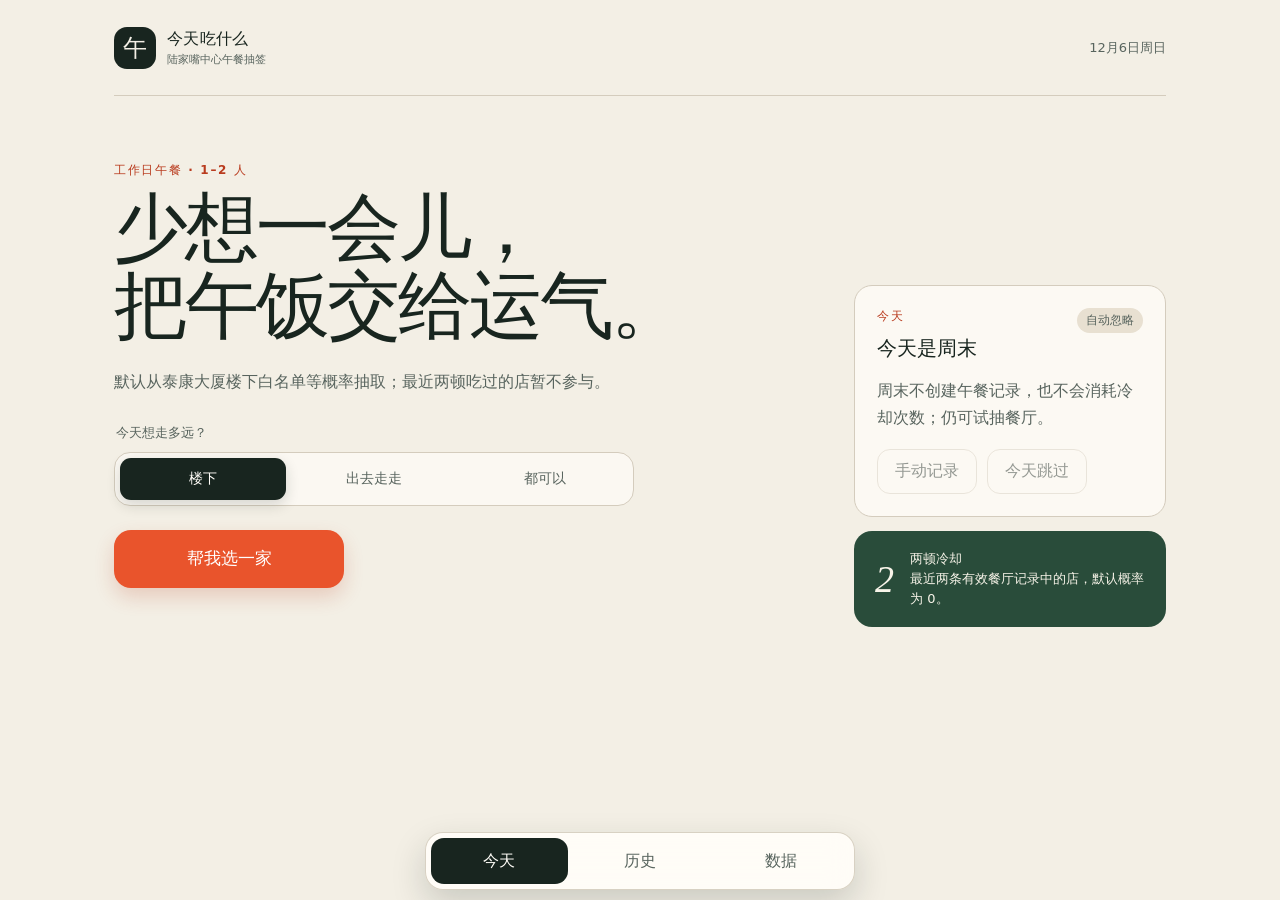
==== index.html @ 99e6fde7 "Initial lunch picker" ====
<!doctype html>
<html lang="zh-CN">
  <head>
    <meta charset="UTF-8">
    <meta name="viewport" content="width=device-width, initial-scale=1, viewport-fit=cover">
    <meta name="theme-color" content="#f3efe5">
    <meta name="description" content="陆家嘴中心 L+MALL 工作日午餐随机选择器">
    <title>今天吃什么</title>
    <link rel="stylesheet" href="./styles.css">
  </head>
  <body>
    <div class="app-shell">
      <header class="site-header">
        <a class="brand" href="#today" data-nav="today" aria-label="返回今天">
          <span class="brand-mark" aria-hidden="true">午</span>
          <span>
            <strong>今天吃什么</strong>
            <small>陆家嘴中心午餐抽签</small>
          </span>
        </a>
        <p id="header-date" class="header-date"></p>
      </header>

      <main>
        <section id="view-today" class="view" aria-labelledby="today-title">
          <div class="today-grid">
            <div class="decision-panel">
              <div class="eyebrow">工作日午餐 · 1–2 人</div>
              <h1 id="today-title">少想一会儿，<br>把午饭交给运气。</h1>
              <p class="lead">默认从泰康大厦楼下白名单等概率抽取；最近两顿吃过的店暂不参与。</p>

              <fieldset class="scope-picker">
                <legend>今天想走多远？</legend>
                <div class="segmented-control">
                  <label>
                    <input type="radio" name="scope" value="primary" checked>
                    <span>楼下</span>
                  </label>
                  <label>
                    <input type="radio" name="scope" value="secondary">
                    <span>出去走走</span>
                  </label>
                  <label>
                    <input type="radio" name="scope" value="all">
                    <span>都可以</span>
                  </label>
                </div>
              </fieldset>

              <button id="draw-button" class="button button-primary button-large" type="button">
                帮我选一家
              </button>
              <p id="draw-message" class="inline-message" role="status" aria-live="polite"></p>
            </div>

            <section id="result-section" class="result-section" hidden aria-labelledby="result-name">
              <p class="eyebrow">抽到了</p>
              <div class="result-card">
                <div class="result-topline">
                  <span id="result-scope" class="badge"></span>
                  <span id="result-price" class="result-price"></span>
                </div>
                <h2 id="result-name"></h2>
                <p id="result-cuisine" class="result-cuisine"></p>
                <dl class="result-details">
                  <div>
                    <dt>位置</dt>
                    <dd id="result-location"></dd>
                  </div>
                  <div id="result-walk-row" hidden>
                    <dt>步行</dt>
                    <dd id="result-walk"></dd>
                  </div>
                </dl>
                <a id="result-map" class="map-link" href="#" target="_blank" rel="noopener noreferrer">在高德地图中查看 <span aria-hidden="true">↗</span></a>
                <div class="result-actions">
                  <button id="confirm-button" class="button button-primary" type="button">就吃这家</button>
                  <button id="reroll-button" class="button button-secondary" type="button">换一家</button>
                </div>
              </div>
            </section>

            <aside class="today-side">
              <section id="today-status" class="status-card" aria-labelledby="today-status-title">
                <div class="card-heading">
                  <div>
                    <p class="eyebrow">今天</p>
                    <h2 id="today-status-title">还没有记录</h2>
                  </div>
                  <span id="today-status-badge" class="badge badge-muted">未记录</span>
                </div>
                <p id="today-status-detail">抽到满意的餐厅后再确认，或者手动补一条。</p>
                <div class="compact-actions">
                  <button id="manual-today-button" class="button button-quiet" type="button">手动记录</button>
                  <button id="skip-today-button" class="button button-quiet" type="button">今天跳过</button>
                </div>
              </section>

              <section class="rule-note" aria-label="当前规则">
                <span class="rule-number">2</span>
                <p><strong>两顿冷却</strong><br>最近两条有效餐厅记录中的店，默认概率为 0。</p>
              </section>
            </aside>
          </div>
        </section>

        <section id="view-history" class="view" hidden aria-labelledby="history-title">
          <div class="section-heading">
            <div>
              <p class="eyebrow">午餐记录</p>
              <h1 id="history-title">吃过什么，一目了然。</h1>
            </div>
            <button id="add-history-button" class="button button-primary" type="button">补记午餐</button>
          </div>
          <div id="history-list" class="history-list"></div>
        </section>

        <section id="view-data" class="view" hidden aria-labelledby="data-title">
          <div class="section-heading">
            <div>
              <p class="eyebrow">本地数据</p>
              <h1 id="data-title">数据由你保管。</h1>
              <p class="lead narrow">没有账号或云同步。导出 JSON 后，你可以用自己的方式备份或编辑餐厅白名单。</p>
            </div>
          </div>

          <div class="data-grid">
            <section class="data-card">
              <div class="card-heading">
                <h2>完整备份</h2>
                <span id="history-count" class="badge badge-muted"></span>
              </div>
              <p>包含餐厅、历史和设置。导入时整体替换当前本地数据。</p>
              <div class="stacked-actions">
                <button id="export-backup-button" class="button button-secondary" type="button">导出完整备份</button>
                <label class="button button-quiet file-button">
                  导入完整备份
                  <input id="import-backup-input" type="file" accept="application/json,.json">
                </label>
              </div>
            </section>

            <section class="data-card">
              <div class="card-heading">
                <h2>餐厅白名单</h2>
                <span id="restaurant-count" class="badge badge-muted"></span>
              </div>
              <p>只包含餐厅配置。导入时替换白名单，但保留个人历史。</p>
              <div class="stacked-actions">
                <button id="export-restaurants-button" class="button button-secondary" type="button">导出餐厅配置</button>
                <label class="button button-quiet file-button">
                  导入餐厅配置
                  <input id="import-restaurants-input" type="file" accept="application/json,.json">
                </label>
              </div>
            </section>
          </div>

          <p id="data-message" class="inline-message" role="status" aria-live="polite"></p>
          <section class="data-footnote">
            <h2>默认名单说明</h2>
            <p>首版名单按 2026-08-27 可检索的商场、品牌、地图和餐饮平台公开信息整理。价格及步行时间均为参考值；遇到闭店、搬迁或明显不适合午休的情况，请导出餐厅 JSON 修订后再导入。</p>
          </section>
        </section>
      </main>

      <nav class="bottom-nav" aria-label="主导航">
        <button class="nav-button is-active" type="button" data-view="today" aria-current="page">今天</button>
        <button class="nav-button" type="button" data-view="history">历史</button>
        <button class="nav-button" type="button" data-view="data">数据</button>
      </nav>
    </div>

    <dialog id="record-dialog" class="record-dialog">
      <form id="record-form" method="dialog">
        <div class="dialog-heading">
          <div>
            <p class="eyebrow">午餐记录</p>
            <h2 id="record-dialog-title">补记午餐</h2>
          </div>
          <button id="close-dialog-button" class="icon-button" type="button" aria-label="关闭">×</button>
        </div>

        <label class="form-field">
          <span>日期</span>
          <input id="record-date" name="date" type="date" required>
        </label>

        <fieldset class="form-field">
          <legend>状态</legend>
          <div class="segmented-control two-options">
            <label>
              <input type="radio" name="record-status" value="restaurant" checked>
              <span>吃了餐厅</span>
            </label>
            <label>
              <input type="radio" name="record-status" value="skipped">
              <span>跳过</span>
            </label>
          </div>
        </fieldset>

        <div id="restaurant-fields">
          <label class="form-field">
            <span>餐厅</span>
            <select id="record-restaurant" name="restaurant"></select>
          </label>
          <label class="form-field">
            <span>场景</span>
            <select id="record-source" name="source">
              <option value="manual">普通午餐</option>
              <option value="company">公司聚餐</option>
            </select>
          </label>
        </div>

        <label id="skip-field" class="form-field" hidden>
          <span>原因</span>
          <select id="record-reason" name="reason">
            <option value="leave">请假</option>
            <option value="company_elsewhere">公司聚餐去了白名单外</option>
            <option value="other">其他</option>
          </select>
        </label>

        <p id="record-error" class="form-error" role="alert"></p>
        <div class="dialog-actions">
          <button id="delete-record-button" class="button button-danger" type="button" hidden>清除记录</button>
          <span class="dialog-spacer"></span>
          <button id="cancel-dialog-button" class="button button-quiet" type="button">取消</button>
          <button class="button button-primary" type="submit">保存</button>
        </div>
      </form>
    </dialog>

    <script type="module" src="./js/app.mjs"></script>
  </body>
</html>
---- styles.css ----
:root {
  color-scheme: light;
  --paper: #f3efe5;
  --paper-deep: #e8e0d1;
  --surface: #fffdf8;
  --ink: #18251f;
  --ink-soft: #58645e;
  --line: #d4ccbd;
  --accent: #e9542c;
  --accent-dark: #b93b1e;
  --green: #294c3a;
  --green-soft: #dce8df;
  --danger: #9d2d28;
  --shadow: 0 18px 50px rgba(24, 37, 31, 0.1);
  --radius-large: 28px;
  --radius-medium: 18px;
  --safe-bottom: env(safe-area-inset-bottom, 0px);
  font-family: Inter, "PingFang SC", "Microsoft YaHei", system-ui, sans-serif;
  font-synthesis: none;
}

* {
  box-sizing: border-box;
}

html {
  scroll-behavior: smooth;
}

body {
  min-width: 320px;
  margin: 0;
  background: var(--paper);
  color: var(--ink);
}

button,
input,
select {
  font: inherit;
}

button,
a,
label {
  -webkit-tap-highlight-color: transparent;
}

button:focus-visible,
a:focus-visible,
input:focus-visible,
select:focus-visible {
  outline: 3px solid rgba(233, 84, 44, 0.35);
  outline-offset: 3px;
}

[hidden] {
  display: none !important;
}

.app-shell {
  width: min(1120px, 100%);
  min-height: 100vh;
  margin: 0 auto;
  padding: 0 20px calc(94px + var(--safe-bottom));
}

.site-header {
  display: flex;
  align-items: center;
  justify-content: space-between;
  min-height: 82px;
  border-bottom: 1px solid var(--line);
}

.brand {
  display: inline-flex;
  gap: 11px;
  align-items: center;
  color: inherit;
  text-decoration: none;
}

.brand-mark {
  display: grid;
  width: 42px;
  height: 42px;
  place-items: center;
  border-radius: 13px;
  background: var(--ink);
  color: var(--paper);
  font-family: "STKaiti", "KaiTi", serif;
  font-size: 24px;
}

.brand strong,
.brand small {
  display: block;
}

.brand strong {
  font-size: 16px;
  letter-spacing: 0.02em;
}

.brand small {
  margin-top: 2px;
  color: var(--ink-soft);
  font-size: 11px;
}

.header-date {
  color: var(--ink-soft);
  font-size: 13px;
}

.view {
  min-width: 0;
  padding: 42px 0 26px;
}

.today-grid {
  display: grid;
  gap: 28px;
}

.decision-panel {
  min-width: 0;
  padding: 8px 0;
}

.eyebrow {
  margin: 0 0 10px;
  color: var(--accent-dark);
  font-size: 12px;
  font-weight: 800;
  letter-spacing: 0.14em;
  text-transform: uppercase;
}

h1,
h2,
p {
  overflow-wrap: anywhere;
}

h1 {
  margin: 0;
  font-family: "STKaiti", "KaiTi", "Songti SC", serif;
  font-size: clamp(40px, 12vw, 74px);
  font-weight: 700;
  letter-spacing: -0.04em;
  line-height: 1.06;
}

h2 {
  margin: 0;
  font-size: 20px;
}

.lead {
  max-width: 600px;
  margin: 22px 0 28px;
  color: var(--ink-soft);
  font-size: 16px;
  line-height: 1.75;
}

.lead.narrow {
  max-width: 690px;
}

.scope-picker,
.form-field {
  min-inline-size: 0;
  margin: 0 0 24px;
  padding: 0;
  border: 0;
}

.scope-picker legend,
.form-field > span,
.form-field legend {
  display: block;
  margin-bottom: 10px;
  color: var(--ink-soft);
  font-size: 13px;
  font-weight: 700;
}

.segmented-control {
  display: grid;
  width: 100%;
  min-width: 0;
  grid-template-columns: repeat(3, 1fr);
  gap: 5px;
  padding: 5px;
  border: 1px solid var(--line);
  border-radius: 16px;
  background: rgba(255, 253, 248, 0.7);
}

.segmented-control.two-options {
  grid-template-columns: repeat(2, 1fr);
}

.segmented-control label {
  position: relative;
  min-width: 0;
  cursor: pointer;
}

.segmented-control input {
  position: absolute;
  opacity: 0;
}

.segmented-control span {
  display: block;
  min-width: 0;
  padding: 12px 8px;
  border-radius: 11px;
  color: var(--ink-soft);
  font-size: 14px;
  font-weight: 700;
  text-align: center;
  transition: background 160ms ease, color 160ms ease, transform 160ms ease;
}

.segmented-control input:checked + span {
  background: var(--ink);
  color: var(--surface);
  box-shadow: 0 5px 14px rgba(24, 37, 31, 0.16);
}

.segmented-control label:active span {
  transform: scale(0.98);
}

.button {
  display: inline-flex;
  min-height: 44px;
  align-items: center;
  justify-content: center;
  padding: 11px 17px;
  border: 1px solid transparent;
  border-radius: 13px;
  cursor: pointer;
  font-weight: 800;
  text-decoration: none;
  transition: transform 140ms ease, box-shadow 140ms ease, background 140ms ease;
}

.button:active {
  transform: translateY(1px);
}

.button:disabled {
  cursor: not-allowed;
  opacity: 0.45;
}

.button-primary {
  background: var(--accent);
  color: #fff;
  box-shadow: 0 9px 20px rgba(185, 59, 30, 0.2);
}

.button-primary:hover:not(:disabled) {
  background: var(--accent-dark);
}

.button-secondary {
  border-color: var(--ink);
  background: transparent;
  color: var(--ink);
}

.button-secondary:hover:not(:disabled),
.button-quiet:hover:not(:disabled) {
  background: var(--paper-deep);
}

.button-quiet {
  border-color: var(--line);
  background: transparent;
  color: var(--ink);
}

.button-danger {
  border-color: rgba(157, 45, 40, 0.35);
  background: transparent;
  color: var(--danger);
}

.button-large {
  width: 100%;
  min-height: 58px;
  border-radius: 17px;
  font-size: 17px;
}

.inline-message {
  min-height: 1.5em;
  margin: 12px 0 0;
  color: var(--ink-soft);
  font-size: 13px;
  line-height: 1.5;
}

.today-side {
  display: grid;
  min-width: 0;
  align-content: start;
  gap: 14px;
}

.status-card,
.data-card,
.data-footnote {
  border: 1px solid var(--line);
  border-radius: var(--radius-medium);
  background: rgba(255, 253, 248, 0.78);
}

.status-card,
.data-card {
  padding: 22px;
}

.status-card > p,
.data-card > p,
.data-footnote > p {
  color: var(--ink-soft);
  line-height: 1.65;
}

.card-heading,
.result-topline,
.section-heading,
.dialog-heading {
  display: flex;
  align-items: flex-start;
  justify-content: space-between;
  gap: 16px;
}

.badge {
  display: inline-flex;
  min-height: 25px;
  align-items: center;
  padding: 3px 9px;
  border-radius: 999px;
  background: var(--green-soft);
  color: var(--green);
  font-size: 12px;
  font-weight: 800;
  white-space: nowrap;
}

.badge-muted {
  background: var(--paper-deep);
  color: var(--ink-soft);
}

.compact-actions,
.stacked-actions,
.result-actions,
.dialog-actions {
  display: flex;
  gap: 10px;
}

.compact-actions {
  flex-wrap: wrap;
  margin-top: 18px;
}

.rule-note {
  display: flex;
  gap: 16px;
  align-items: center;
  padding: 18px 21px;
  border-radius: var(--radius-medium);
  background: var(--green);
  color: #f8f4e9;
}

.rule-note p {
  margin: 0;
  font-size: 13px;
  line-height: 1.55;
}

.rule-number {
  font-family: Georgia, serif;
  font-size: 38px;
  font-style: italic;
  line-height: 1;
}

.result-section {
  margin-top: 34px;
  animation: reveal 260ms ease-out both;
}

.result-card {
  position: relative;
  overflow: hidden;
  padding: 28px;
  border-radius: var(--radius-large);
  background: var(--surface);
  box-shadow: var(--shadow);
}

.result-card::after {
  position: absolute;
  right: -28px;
  bottom: -55px;
  width: 145px;
  height: 145px;
  border: 30px solid var(--paper-deep);
  border-radius: 50%;
  content: "";
  pointer-events: none;
}

.result-price {
  color: var(--ink-soft);
  font-size: 13px;
}

.result-card h2 {
  position: relative;
  z-index: 1;
  max-width: 760px;
  margin-top: 24px;
  font-family: "STKaiti", "KaiTi", "Songti SC", serif;
  font-size: clamp(38px, 11vw, 62px);
  line-height: 1.05;
}

.result-cuisine {
  margin: 10px 0 24px;
  color: var(--accent-dark);
  font-weight: 800;
}

.result-details {
  display: grid;
  gap: 14px;
  margin: 0 0 22px;
}

.result-details div {
  display: grid;
  grid-template-columns: 54px 1fr;
  gap: 10px;
}

.result-details dt {
  color: var(--ink-soft);
  font-size: 13px;
  font-weight: 700;
}

.result-details dd {
  margin: 0;
  line-height: 1.5;
}

.map-link {
  position: relative;
  z-index: 1;
  color: var(--green);
  font-weight: 800;
  text-underline-offset: 4px;
}

.result-actions {
  position: relative;
  z-index: 1;
  margin-top: 27px;
}

.result-actions .button {
  flex: 1;
}

.section-heading {
  align-items: flex-end;
  margin-bottom: 30px;
}

.section-heading h1 {
  font-size: clamp(38px, 8vw, 62px);
}

.history-list {
  display: grid;
  gap: 12px;
}

.history-item {
  display: grid;
  grid-template-columns: 72px minmax(0, 1fr) auto;
  gap: 14px;
  align-items: center;
  padding: 18px 20px;
  border: 1px solid var(--line);
  border-radius: 16px;
  background: rgba(255, 253, 248, 0.72);
}

.history-date strong,
.history-date small {
  display: block;
}

.history-date strong {
  font-family: Georgia, serif;
  font-size: 22px;
}

.history-date small,
.history-detail p {
  color: var(--ink-soft);
  font-size: 12px;
}

.history-detail h2,
.history-detail p {
  margin: 0;
}

.history-detail p {
  margin-top: 4px;
}

.empty-state {
  padding: 48px 22px;
  border: 1px dashed var(--line);
  border-radius: var(--radius-medium);
  color: var(--ink-soft);
  text-align: center;
}

.data-grid {
  display: grid;
  gap: 16px;
}

.stacked-actions {
  flex-direction: column;
  margin-top: 24px;
}

.file-button {
  position: relative;
  overflow: hidden;
  cursor: pointer;
}

.file-button input {
  position: absolute;
  width: 1px;
  height: 1px;
  opacity: 0;
}

.data-footnote {
  margin-top: 28px;
  padding: 22px;
}

.data-footnote h2 {
  font-size: 16px;
}

.bottom-nav {
  position: fixed;
  z-index: 20;
  right: auto;
  bottom: calc(10px + var(--safe-bottom));
  left: 50%;
  display: grid;
  grid-template-columns: repeat(3, 1fr);
  gap: 4px;
  max-width: 430px;
  width: calc(100% - 24px);
  margin: 0;
  padding: 5px;
  border: 1px solid rgba(212, 204, 189, 0.9);
  border-radius: 18px;
  background: rgba(255, 253, 248, 0.94);
  box-shadow: 0 14px 34px rgba(24, 37, 31, 0.18);
  backdrop-filter: blur(14px);
  transform: translateX(-50%);
}

.nav-button {
  min-height: 46px;
  border: 0;
  border-radius: 13px;
  background: transparent;
  color: var(--ink-soft);
  cursor: pointer;
  font-weight: 800;
}

.nav-button.is-active {
  background: var(--ink);
  color: var(--surface);
}

.record-dialog {
  width: min(560px, calc(100% - 28px));
  max-height: calc(100vh - 40px);
  padding: 0;
  border: 0;
  border-radius: 24px;
  background: var(--surface);
  color: var(--ink);
  box-shadow: var(--shadow);
}

.record-dialog::backdrop {
  background: rgba(24, 37, 31, 0.56);
  backdrop-filter: blur(3px);
}

.record-dialog form {
  padding: 25px;
}

.dialog-heading {
  margin-bottom: 24px;
}

.icon-button {
  display: grid;
  width: 40px;
  height: 40px;
  place-items: center;
  border: 1px solid var(--line);
  border-radius: 50%;
  background: transparent;
  color: var(--ink);
  cursor: pointer;
  font-size: 26px;
  line-height: 1;
}

.form-field input[type="date"],
.form-field select {
  width: 100%;
  min-height: 48px;
  padding: 10px 12px;
  border: 1px solid var(--line);
  border-radius: 12px;
  background: #fff;
  color: var(--ink);
}

.form-error {
  min-height: 1.4em;
  margin: 0 0 10px;
  color: var(--danger);
  font-size: 13px;
}

.dialog-actions {
  align-items: center;
  flex-wrap: wrap;
}

.dialog-spacer {
  flex: 1;
}

@keyframes reveal {
  from {
    opacity: 0;
    transform: translateY(10px);
  }
  to {
    opacity: 1;
    transform: translateY(0);
  }
}

@media (min-width: 760px) {
  .app-shell {
    padding-right: 34px;
    padding-left: 34px;
  }

  .site-header {
    min-height: 96px;
  }

  .today-grid {
    grid-template-columns: minmax(0, 1.65fr) minmax(290px, 0.75fr);
    gap: 54px;
    align-items: end;
  }

  .view {
    padding-top: 66px;
  }

  .decision-panel {
    grid-column: 1;
    grid-row: 1;
    padding-top: 0;
  }

  .today-side {
    grid-column: 2;
    grid-row: 1;
  }

  .result-section {
    grid-column: 1 / -1;
    grid-row: 2;
  }

  .scope-picker {
    max-width: 520px;
  }

  .button-large {
    width: auto;
    min-width: 230px;
    padding-right: 34px;
    padding-left: 34px;
  }

  .result-card {
    padding: 38px;
  }

  .result-details {
    grid-template-columns: 1fr 1fr;
  }

  .data-grid {
    grid-template-columns: repeat(2, 1fr);
  }
}

@media (max-width: 520px) {
  .header-date {
    display: none;
  }

  .section-heading {
    align-items: stretch;
    flex-direction: column;
  }

  .section-heading > .button {
    align-self: flex-start;
  }

  .history-item {
    grid-template-columns: 62px minmax(0, 1fr);
  }

  .history-item > .button {
    grid-column: 2;
    justify-self: start;
  }

  .dialog-actions .button {
    flex: 1;
  }

  .dialog-actions .button-danger {
    flex-basis: 100%;
  }

  .dialog-spacer {
    display: none;
  }
}

@media (prefers-reduced-motion: reduce) {
  html {
    scroll-behavior: auto;
  }

  *,
  *::before,
  *::after {
    scroll-behavior: auto !important;
    transition-duration: 0.01ms !important;
    animation-duration: 0.01ms !important;
    animation-iteration-count: 1 !important;
  }
}
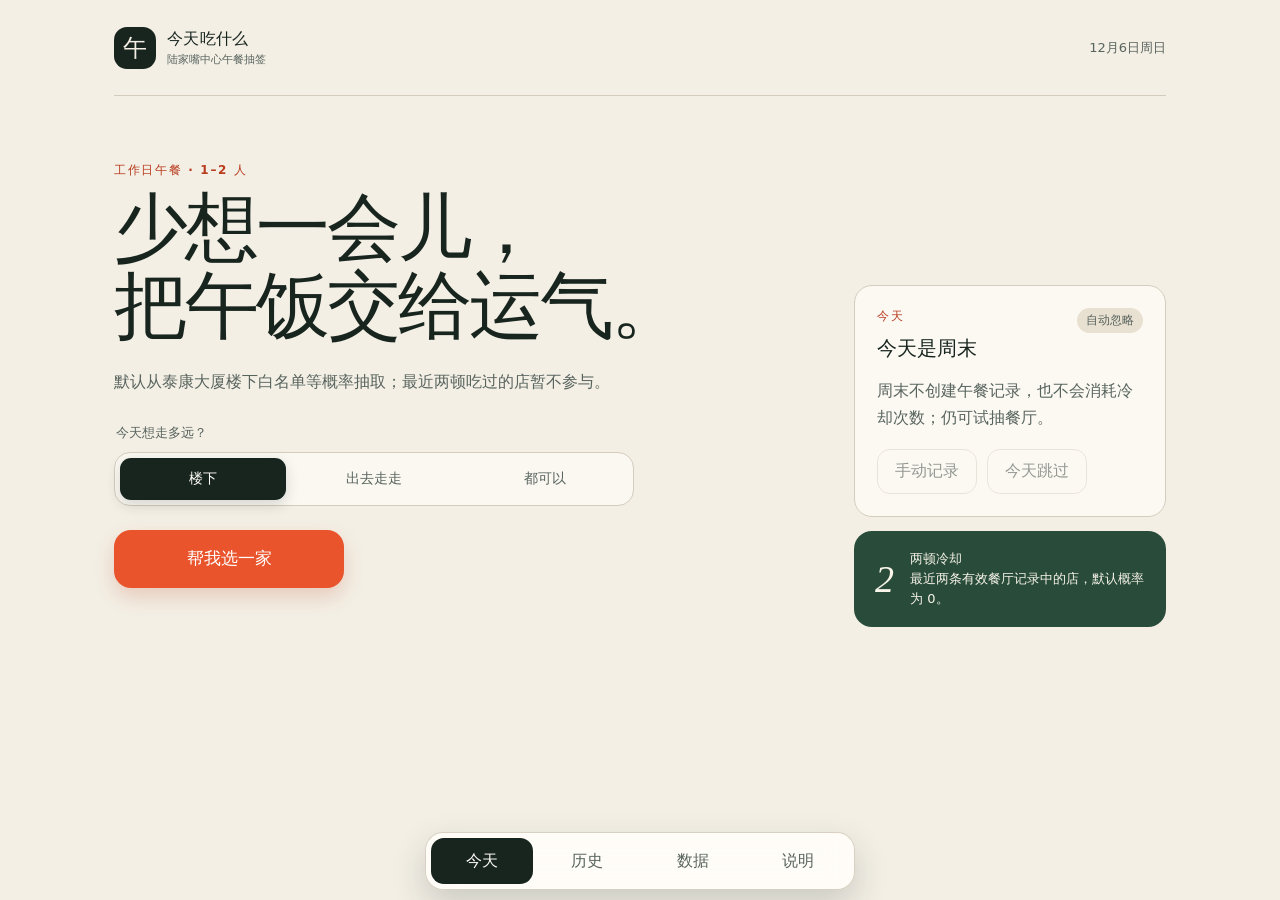
==== commit cd25d27b: "Add guide and restaurant directory" ====
--- a/index.html
+++ b/index.html
@@ -162,12 +162,92 @@
             <p>首版名单按 2026-08-27 可检索的商场、品牌、地图和餐饮平台公开信息整理。价格及步行时间均为参考值；遇到闭店、搬迁或明显不适合午休的情况，请导出餐厅 JSON 修订后再导入。</p>
           </section>
         </section>
+
+        <section id="view-guide" class="view" hidden aria-labelledby="guide-title">
+          <div class="guide-hero">
+            <p class="eyebrow">规则与名单</p>
+            <h1 id="guide-title">知道它怎么选，<br>也知道池子里有什么。</h1>
+            <p class="lead">随机不是黑箱：候选范围、冷却规则和当前白名单都在这里公开。餐厅目录读取的是这台设备正在使用的配置。</p>
+          </div>
+
+          <section class="guide-section" aria-labelledby="mechanism-title">
+            <div class="guide-section-heading">
+              <p class="eyebrow">随机机制</p>
+              <h2 id="mechanism-title">一次抽签，分四步。</h2>
+            </div>
+            <div class="mechanism-grid">
+              <article class="mechanism-card">
+                <span class="mechanism-number">01</span>
+                <h3>确定范围</h3>
+                <p>“楼下”只看 L+MALL；“出去走走”只看步行 8 分钟内的附近餐厅；“都可以”合并两者。</p>
+              </article>
+              <article class="mechanism-card">
+                <span class="mechanism-number">02</span>
+                <h3>执行冷却</h3>
+                <p>最近两条有效餐厅午餐记录中的店，当前权重为 0。跳过、未记录和周末不会占用这两顿。</p>
+              </article>
+              <article class="mechanism-card">
+                <span class="mechanism-number">03</span>
+                <h3>等概率抽取</h3>
+                <p>剩余餐厅的权重都是 1，使用浏览器的伪随机数等概率抽取。价格、菜系和远近不参与加权。</p>
+              </article>
+              <article class="mechanism-card">
+                <span class="mechanism-number">04</span>
+                <h3>确认才记录</h3>
+                <p>“换一家”只排除本轮已经出现的店，不会写入历史；只有点击“就吃这家”才更新当天记录和后续冷却。</p>
+              </article>
+            </div>
+          </section>
+
+          <section class="guide-section" aria-labelledby="boundary-title">
+            <div class="guide-section-heading">
+              <p class="eyebrow">白名单边界</p>
+              <h2 id="boundary-title">为普通工作日午餐筛选。</h2>
+            </div>
+            <div class="boundary-grid">
+              <article>
+                <strong>楼下</strong>
+                <p>位于陆家嘴中心 L+MALL 内，从泰康大厦无需离开综合体即可到达。</p>
+              </article>
+              <article>
+                <strong>出去走走</strong>
+                <p>从泰康大厦办公楼大堂步行单程不超过 8 分钟，且不属于主范围。</p>
+              </article>
+              <article>
+                <strong>共同门槛</strong>
+                <p>适合 1–2 人、通常无需预约、到店后约 40 分钟内吃完，并有一份不含猪肉的完整午餐可选。</p>
+              </article>
+              <article>
+                <strong>价格口径</strong>
+                <p>正常午餐人均 ¥100 是收录软上限，不是抽取权重；少量更贵但适合午餐的店仍会保留。</p>
+              </article>
+            </div>
+          </section>
+
+          <section class="guide-section" aria-labelledby="directory-title">
+            <div class="directory-heading">
+              <div>
+                <p class="eyebrow">当前餐厅目录</p>
+                <h2 id="directory-title">白名单里有哪些店？</h2>
+                <p id="guide-catalog-summary" class="directory-summary"></p>
+              </div>
+              <div class="guide-filters" aria-label="筛选餐厅范围">
+                <button class="guide-filter-button is-active" type="button" data-guide-scope="all" aria-pressed="true">全部</button>
+                <button class="guide-filter-button" type="button" data-guide-scope="primary" aria-pressed="false">楼下</button>
+                <button class="guide-filter-button" type="button" data-guide-scope="secondary" aria-pressed="false">附近</button>
+              </div>
+            </div>
+            <p class="directory-note">“午餐建议”是结合本工具的时间与无猪肉需求整理的点单方向，不是销量排行。餐厅实景和菜品照片暂不直接复制第三方素材；每张卡片提供地图与公开资料入口，后续只补充自有或已获授权照片。</p>
+            <div id="restaurant-directory" class="restaurant-directory"></div>
+          </section>
+        </section>
       </main>
 
       <nav class="bottom-nav" aria-label="主导航">
         <button class="nav-button is-active" type="button" data-view="today" aria-current="page">今天</button>
         <button class="nav-button" type="button" data-view="history">历史</button>
         <button class="nav-button" type="button" data-view="data">数据</button>
+        <button class="nav-button" type="button" data-view="guide">说明</button>
       </nav>
     </div>
 
--- a/styles.css
+++ b/styles.css
@@ -158,6 +158,10 @@
   font-size: 20px;
 }
 
+h3 {
+  margin: 0;
+}
+
 .lead {
   max-width: 600px;
   margin: 22px 0 28px;
@@ -577,6 +581,257 @@
   font-size: 16px;
 }
 
+.guide-hero {
+  max-width: 820px;
+}
+
+.guide-section {
+  margin-top: 58px;
+}
+
+.guide-section-heading {
+  margin-bottom: 22px;
+}
+
+.guide-section-heading h2,
+.directory-heading h2 {
+  font-family: "STKaiti", "KaiTi", "Songti SC", serif;
+  font-size: clamp(30px, 7vw, 44px);
+  line-height: 1.1;
+}
+
+.mechanism-grid,
+.boundary-grid,
+.restaurant-directory {
+  display: grid;
+  gap: 14px;
+}
+
+.mechanism-card,
+.boundary-grid article,
+.restaurant-directory-card {
+  border: 1px solid var(--line);
+  background: rgba(255, 253, 248, 0.76);
+}
+
+.mechanism-card {
+  min-height: 215px;
+  padding: 22px;
+  border-radius: var(--radius-medium);
+}
+
+.mechanism-number {
+  display: block;
+  margin-bottom: 30px;
+  color: var(--accent);
+  font-family: Georgia, serif;
+  font-size: 28px;
+  font-style: italic;
+}
+
+.mechanism-card h3 {
+  font-size: 17px;
+}
+
+.mechanism-card p,
+.boundary-grid p,
+.directory-summary,
+.directory-note {
+  color: var(--ink-soft);
+  line-height: 1.65;
+}
+
+.mechanism-card p,
+.boundary-grid p {
+  margin: 10px 0 0;
+  font-size: 14px;
+}
+
+.boundary-grid article {
+  padding: 20px 22px;
+  border-radius: 15px;
+}
+
+.boundary-grid strong {
+  color: var(--green);
+  font-size: 14px;
+}
+
+.directory-heading {
+  display: flex;
+  align-items: end;
+  justify-content: space-between;
+  gap: 22px;
+  margin-bottom: 18px;
+}
+
+.directory-summary {
+  margin: 12px 0 0;
+  font-size: 14px;
+}
+
+.guide-filters {
+  display: grid;
+  flex: 0 0 auto;
+  grid-template-columns: repeat(3, 1fr);
+  gap: 4px;
+  padding: 4px;
+  border: 1px solid var(--line);
+  border-radius: 14px;
+  background: rgba(255, 253, 248, 0.72);
+}
+
+.guide-filter-button {
+  min-height: 40px;
+  padding: 7px 13px;
+  border: 0;
+  border-radius: 10px;
+  background: transparent;
+  color: var(--ink-soft);
+  cursor: pointer;
+  font-size: 13px;
+  font-weight: 800;
+}
+
+.guide-filter-button.is-active {
+  background: var(--ink);
+  color: var(--surface);
+}
+
+.directory-note {
+  margin: 0 0 22px;
+  padding: 15px 17px;
+  border-left: 3px solid var(--accent);
+  background: rgba(232, 224, 209, 0.58);
+  font-size: 13px;
+}
+
+.restaurant-directory-card {
+  display: flex;
+  min-width: 0;
+  flex-direction: column;
+  padding: 22px;
+  border-radius: var(--radius-medium);
+}
+
+.restaurant-directory-heading {
+  display: grid;
+  grid-template-columns: 48px minmax(0, 1fr);
+  gap: 14px;
+  align-items: start;
+}
+
+.restaurant-monogram {
+  display: grid;
+  width: 48px;
+  height: 48px;
+  place-items: center;
+  border-radius: 15px;
+  background: var(--green);
+  color: var(--surface);
+  font-family: "STKaiti", "KaiTi", serif;
+  font-size: 24px;
+  font-weight: 700;
+}
+
+.restaurant-title-group {
+  min-width: 0;
+}
+
+.restaurant-badges {
+  display: flex;
+  gap: 7px;
+  flex-wrap: wrap;
+  margin-bottom: 11px;
+}
+
+.restaurant-title-group h3 {
+  font-size: 19px;
+  line-height: 1.3;
+}
+
+.restaurant-cuisine {
+  margin: 5px 0 0;
+  color: var(--accent-dark);
+  font-size: 13px;
+  font-weight: 800;
+}
+
+.restaurant-directory-facts {
+  display: grid;
+  gap: 8px;
+  margin: 20px 0 0;
+  padding-top: 16px;
+  border-top: 1px solid var(--line);
+}
+
+.restaurant-directory-facts div {
+  display: grid;
+  grid-template-columns: 46px minmax(0, 1fr);
+  gap: 10px;
+}
+
+.restaurant-directory-facts dt {
+  color: var(--ink-soft);
+  font-size: 12px;
+  font-weight: 700;
+}
+
+.restaurant-directory-facts dd {
+  margin: 0;
+  font-size: 13px;
+  line-height: 1.5;
+}
+
+.restaurant-recommendation {
+  margin-top: 16px;
+  padding: 14px 15px;
+  border-radius: 13px;
+  background: var(--green-soft);
+}
+
+.restaurant-recommendation strong,
+.restaurant-recommendation p {
+  display: block;
+  margin: 0;
+}
+
+.restaurant-recommendation strong {
+  color: var(--green);
+  font-size: 12px;
+}
+
+.restaurant-recommendation p {
+  margin-top: 6px;
+  font-size: 13px;
+  line-height: 1.55;
+}
+
+.restaurant-pork-free {
+  margin: 14px 0 0;
+  color: var(--ink-soft);
+  font-size: 12px;
+  line-height: 1.55;
+}
+
+.restaurant-pork-free strong {
+  color: var(--ink);
+}
+
+.restaurant-directory-actions {
+  display: flex;
+  gap: 9px;
+  margin-top: auto;
+  padding-top: 20px;
+}
+
+.restaurant-directory-actions .button {
+  min-height: 42px;
+  flex: 1;
+  padding: 9px 12px;
+  font-size: 13px;
+}
+
 .bottom-nav {
   position: fixed;
   z-index: 20;
@@ -584,7 +839,7 @@
   bottom: calc(10px + var(--safe-bottom));
   left: 50%;
   display: grid;
-  grid-template-columns: repeat(3, 1fr);
+  grid-template-columns: repeat(4, 1fr);
   gap: 4px;
   max-width: 430px;
   width: calc(100% - 24px);
@@ -747,6 +1002,12 @@
   .data-grid {
     grid-template-columns: repeat(2, 1fr);
   }
+
+  .mechanism-grid,
+  .boundary-grid,
+  .restaurant-directory {
+    grid-template-columns: repeat(2, minmax(0, 1fr));
+  }
 }
 
 @media (max-width: 520px) {
@@ -782,6 +1043,15 @@
 
   .dialog-spacer {
     display: none;
+  }
+
+  .directory-heading {
+    align-items: stretch;
+    flex-direction: column;
+  }
+
+  .guide-filters {
+    width: 100%;
   }
 }
 
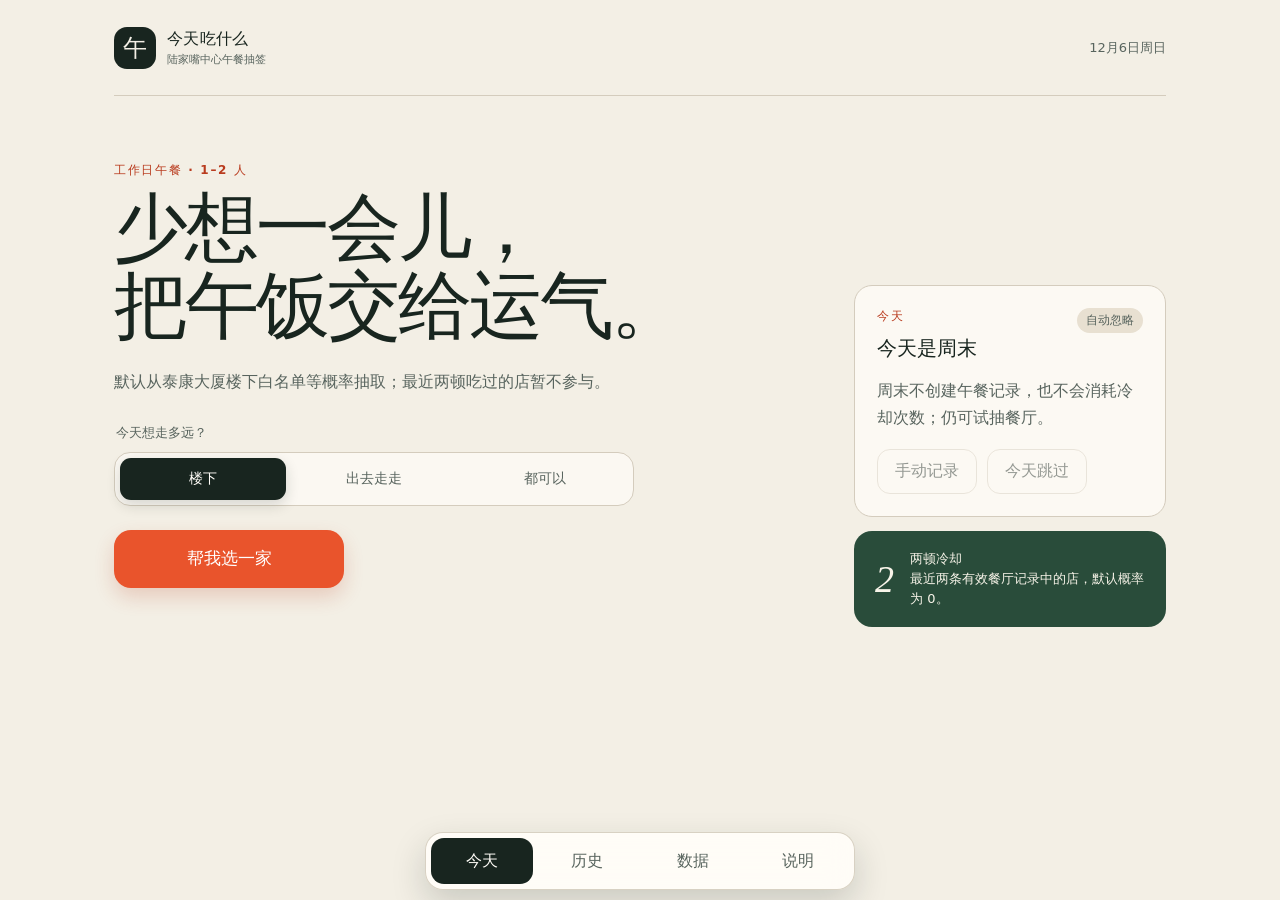
==== commit bc93b719: "Separate shared catalog from personal state and isolate controller view" ====
--- a/index.html
+++ b/index.html
@@ -72,7 +72,7 @@
                     <dd id="result-walk"></dd>
                   </div>
                 </dl>
-                <a id="result-map" class="map-link" href="#" target="_blank" rel="noopener noreferrer">在高德地图中查看 <span aria-hidden="true">↗</span></a>
+                <p id="result-dietary-notice" class="restaurant-pork-free" hidden></p>
                 <div class="result-actions">
                   <button id="confirm-button" class="button button-primary" type="button">就吃这家</button>
                   <button id="reroll-button" class="button button-secondary" type="button">换一家</button>
@@ -120,46 +120,31 @@
             <div>
               <p class="eyebrow">本地数据</p>
               <h1 id="data-title">数据由你保管。</h1>
-              <p class="lead narrow">没有账号或云同步。导出 JSON 后，你可以用自己的方式备份或编辑餐厅白名单。</p>
+              <p class="lead narrow">没有账号或云同步。个人数据可以导出为一个 JSON 备份；共享餐厅目录随部署版本更新。</p>
             </div>
           </div>
 
           <div class="data-grid">
             <section class="data-card">
               <div class="card-heading">
-                <h2>完整备份</h2>
+                <h2>个人数据备份</h2>
                 <span id="history-count" class="badge badge-muted"></span>
               </div>
-              <p>包含餐厅、历史和设置。导入时整体替换当前本地数据。</p>
+              <p>包含设置、偏好、个人新增与隐藏项、待入库名称和历史；不复制共享餐厅目录。导入时只替换个人数据。</p>
               <div class="stacked-actions">
-                <button id="export-backup-button" class="button button-secondary" type="button">导出完整备份</button>
+                <button id="export-backup-button" class="button button-secondary" type="button">导出个人备份</button>
                 <label class="button button-quiet file-button">
-                  导入完整备份
+                  导入个人备份
                   <input id="import-backup-input" type="file" accept="application/json,.json">
                 </label>
               </div>
             </section>
-
-            <section class="data-card">
-              <div class="card-heading">
-                <h2>餐厅白名单</h2>
-                <span id="restaurant-count" class="badge badge-muted"></span>
-              </div>
-              <p>只包含餐厅配置。导入时替换白名单，但保留个人历史。</p>
-              <div class="stacked-actions">
-                <button id="export-restaurants-button" class="button button-secondary" type="button">导出餐厅配置</button>
-                <label class="button button-quiet file-button">
-                  导入餐厅配置
-                  <input id="import-restaurants-input" type="file" accept="application/json,.json">
-                </label>
-              </div>
-            </section>
           </div>
 
           <p id="data-message" class="inline-message" role="status" aria-live="polite"></p>
           <section class="data-footnote">
-            <h2>默认名单说明</h2>
-            <p>首版名单按 2026-08-27 可检索的商场、品牌、地图和餐饮平台公开信息整理。价格及步行时间均为参考值；遇到闭店、搬迁或明显不适合午休的情况，请导出餐厅 JSON 修订后再导入。</p>
+            <h2>共享目录说明</h2>
+            <p>共享目录由部署版提供，并在站点更新时自动采用最新版。价格及步行时间均为参考值；闭店、搬迁和范围修订由维护者在代码仓库统一更新，不通过个人备份覆盖。</p>
           </section>
         </section>
 
@@ -167,7 +152,7 @@
           <div class="guide-hero">
             <p class="eyebrow">规则与名单</p>
             <h1 id="guide-title">知道它怎么选，<br>也知道池子里有什么。</h1>
-            <p class="lead">随机不是黑箱：候选范围、冷却规则和当前白名单都在这里公开。餐厅目录读取的是这台设备正在使用的配置。</p>
+            <p class="lead">随机不是黑箱：候选范围、冷却规则和当前目录都在这里公开。实际候选由部署版共享目录与这台设备的个人增减项合成。</p>
           </div>
 
           <section class="guide-section" aria-labelledby="mechanism-title">
@@ -214,8 +199,8 @@
                 <p>从泰康大厦办公楼大堂步行单程不超过 8 分钟，且不属于主范围。</p>
               </article>
               <article>
-                <strong>共同门槛</strong>
-                <p>适合 1–2 人、通常无需预约、到店后约 40 分钟内吃完，并有一份不含猪肉的完整午餐可选。</p>
+                <strong>普通午餐</strong>
+                <p>适合 1–2 人、通常无需预约，并能在到店后约 40 分钟内吃完。忌口偏好不影响入池或权重，只在相关时给出提醒。</p>
               </article>
               <article>
                 <strong>价格口径</strong>
@@ -237,7 +222,7 @@
                 <button class="guide-filter-button" type="button" data-guide-scope="secondary" aria-pressed="false">附近</button>
               </div>
             </div>
-            <p class="directory-note">“午餐建议”是结合本工具的时间与无猪肉需求整理的点单方向，不是销量排行。餐厅实景和菜品照片暂不直接复制第三方素材；每张卡片提供地图与公开资料入口，后续只补充自有或已获授权照片。</p>
+            <p class="directory-note">位置、价格与步行时间用于快速判断，均以到店时实际情况为准。第一版不展示餐厅或菜品图片，也不提供地图入口；有来源时仅提供公开资料入口。</p>
             <div id="restaurant-directory" class="restaurant-directory"></div>
           </section>
         </section>
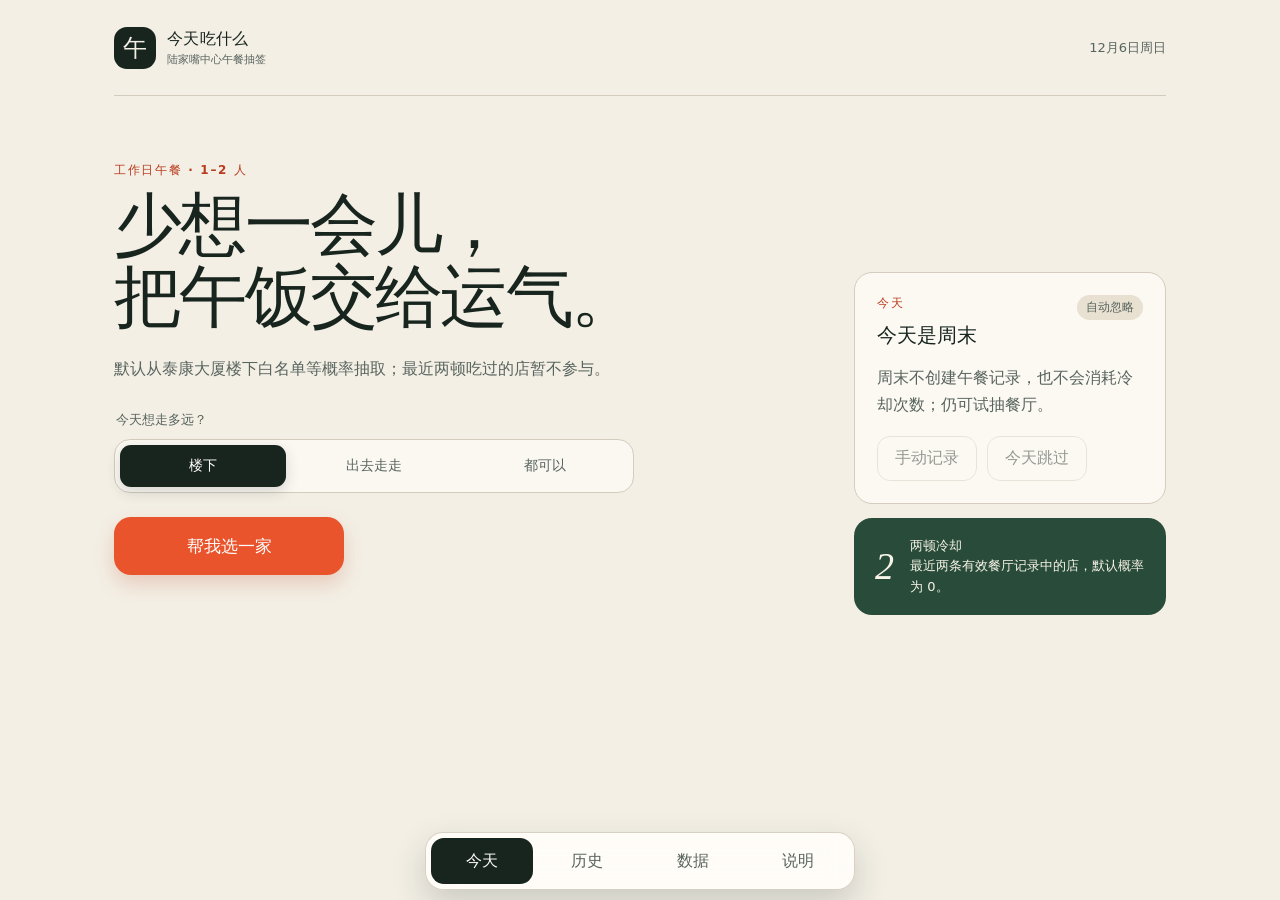
==== commit 8b9a0232: "Fix responsive layout and clear stale draw feedback" ====
--- a/index.html
+++ b/index.html
@@ -6,7 +6,7 @@
     <meta name="theme-color" content="#f3efe5">
     <meta name="description" content="陆家嘴中心 L+MALL 工作日午餐随机选择器">
     <title>今天吃什么</title>
-    <link rel="stylesheet" href="./styles.css">
+    <link rel="stylesheet" href="./styles.css?v=20260908-5">
   </head>
   <body>
     <div class="app-shell">
@@ -126,6 +126,11 @@
 
           <div class="data-grid">
             <section class="data-card">
+              <h2>忌口偏好</h2>
+              <label class="check-field"><input id="avoid-pork-input" type="checkbox">不吃猪肉</label>
+              <p>只在餐厅卡片上显示相关提醒，不排除餐厅，也不改变抽取概率。点餐时仍需确认配料。</p>
+            </section>
+            <section class="data-card">
               <div class="card-heading">
                 <h2>个人数据备份</h2>
                 <span id="history-count" class="badge badge-muted"></span>
@@ -142,6 +147,37 @@
           </div>
 
           <p id="data-message" class="inline-message" role="status" aria-live="polite"></p>
+          <section class="data-card">
+            <h2>待入库名称</h2>
+            <p>只知道店名也可以先记下来。名称保存在本机，暂不参与随机，也不会自动提交给维护者。</p>
+            <label class="form-field">
+              <span>单个或多个名称，用中文逗号、英文逗号或换行分隔</span>
+              <textarea id="pending-names-input" rows="3" placeholder="陈香贵，常去的面馆"></textarea>
+            </label>
+            <div class="stacked-actions">
+              <button id="preview-names-button" class="button button-secondary" type="button">预览名称</button>
+              <button id="confirm-names-button" class="button button-primary" type="button" disabled>确认加入待入库</button>
+            </div>
+            <div id="pending-preview" class="name-preview" aria-live="polite"></div>
+            <div id="pending-list"></div>
+          </section>
+          <details class="data-card">
+            <summary>个人正式新增</summary>
+            <p>用于已经核实位置、可堂食一份正餐并适合工作日午餐的门店。保存后加入本机随机池；只知道店名时，先放进待入库即可。</p>
+            <form id="personal-form">
+              <label class="form-field"><span>餐厅名称</span><input id="personal-name" type="text" required></label>
+              <label class="form-field"><span>范围</span><select id="personal-scope"><option value="primary">楼下：综合体内可达</option><option value="secondary">出去走走：步行不超过8分钟</option></select></label>
+              <label class="form-field"><span>可定位的楼层、铺位或街道地址</span><input id="personal-location" type="text" required></label>
+              <label id="personal-walk-field" class="form-field" hidden><span>已核实的单程步行分钟数</span><input id="personal-walk" type="number" min="1" max="8" step="1"></label>
+              <label class="form-field"><span>别名（可选，用逗号或换行分隔）</span><textarea id="personal-aliases" rows="2"></textarea></label>
+              <button class="button button-primary" type="submit">加入个人随机池</button>
+            </form>
+          </details>
+          <details class="data-card">
+            <summary>个人隐藏与恢复</summary>
+            <p>隐藏只影响这台设备的随机池和有效目录，保留已有午餐记录。共享餐厅资料由维护者统一修订。</p>
+            <div id="managed-restaurants"></div>
+          </details>
           <section class="data-footnote">
             <h2>共享目录说明</h2>
             <p>共享目录由部署版提供，并在站点更新时自动采用最新版。价格及步行时间均为参考值；闭店、搬迁和范围修订由维护者在代码仓库统一更新，不通过个人备份覆盖。</p>
@@ -170,6 +206,7 @@
                 <span class="mechanism-number">02</span>
                 <h3>执行冷却</h3>
                 <p>最近两条有效餐厅午餐记录中的店，当前权重为 0。跳过、未记录和周末不会占用这两顿。</p>
+                <p>自由文字也算一顿餐厅午餐；只有明确关联的记录会让对应餐厅进入冷却。</p>
               </article>
               <article class="mechanism-card">
                 <span class="mechanism-number">03</span>
@@ -236,7 +273,7 @@
       </nav>
     </div>
 
-    <dialog id="record-dialog" class="record-dialog">
+    <dialog id="record-dialog" class="record-dialog" aria-labelledby="record-dialog-title">
       <form id="record-form" method="dialog">
         <div class="dialog-heading">
           <div>
@@ -268,8 +305,11 @@
         <div id="restaurant-fields">
           <label class="form-field">
             <span>餐厅</span>
-            <select id="record-restaurant" name="restaurant"></select>
+            <input id="record-restaurant" name="restaurant" type="text" autocomplete="off" aria-describedby="record-association" required placeholder="店名、简称或任意名称">
           </label>
+          <p id="record-association" class="directory-note" aria-live="polite"></p>
+          <button id="unlink-record-button" class="button button-quiet" type="button" hidden>仅保留名称，取消关联</button>
+          <div id="record-candidates" class="candidate-list" aria-label="餐厅候选"></div>
           <label class="form-field">
             <span>场景</span>
             <select id="record-source" name="source">
@@ -298,6 +338,20 @@
       </form>
     </dialog>
 
+    <dialog id="action-dialog" class="record-dialog" aria-labelledby="action-dialog-title" aria-describedby="action-dialog-message">
+      <form method="dialog">
+        <div class="dialog-heading">
+          <h2 id="action-dialog-title">请确认</h2>
+        </div>
+        <p id="action-dialog-message" class="directory-note name-preview"></p>
+        <div class="dialog-actions">
+          <span class="dialog-spacer"></span>
+          <button class="button button-quiet" type="submit" value="cancel" autofocus>取消</button>
+          <button id="action-dialog-confirm" class="button button-primary" type="submit" value="confirm">确认</button>
+        </div>
+      </form>
+    </dialog>
+
     <script type="module" src="./js/app.mjs"></script>
   </body>
 </html>
--- a/styles.css
+++ b/styles.css
@@ -28,7 +28,6 @@
 }
 
 body {
-  min-width: 320px;
   margin: 0;
   background: var(--paper);
   color: var(--ink);
@@ -49,6 +48,8 @@
 button:focus-visible,
 a:focus-visible,
 input:focus-visible,
+textarea:focus-visible,
+summary:focus-visible,
 select:focus-visible {
   outline: 3px solid rgba(233, 84, 44, 0.35);
   outline-offset: 3px;
@@ -151,6 +152,10 @@
   font-weight: 700;
   letter-spacing: -0.04em;
   line-height: 1.06;
+}
+
+#today-title {
+  font-size: clamp(34px, 8vw, 68px);
 }
 
 h2 {
@@ -367,6 +372,64 @@
   color: var(--ink-soft);
 }
 
+.candidate-list {
+  display: grid;
+  gap: 8px;
+  max-height: 240px;
+  overflow-y: auto;
+  margin-bottom: 18px;
+}
+
+.candidate-button {
+  white-space: normal;
+  text-align: left;
+  overflow-wrap: anywhere;
+}
+
+.management-item {
+  padding: 16px 0;
+  border-top: 1px solid var(--line);
+  overflow-wrap: anywhere;
+}
+
+.management-item .button {
+  margin: 4px 4px 4px 0;
+}
+
+.check-field {
+  display: flex;
+  align-items: center;
+  gap: 10px;
+}
+
+.check-field input {
+  width: 20px;
+  height: 20px;
+}
+
+.form-field textarea {
+  width: 100%;
+  padding: 12px;
+  border: 1px solid var(--line);
+  border-radius: 10px;
+  font: inherit;
+  resize: vertical;
+}
+
+#view-data > .data-card {
+  margin-top: 20px;
+}
+
+.data-card summary {
+  cursor: pointer;
+  font-weight: 700;
+  font-size: 1.1rem;
+}
+
+.name-preview {
+  overflow-wrap: anywhere;
+}
+
 .compact-actions,
 .stacked-actions,
 .result-actions,
@@ -405,11 +468,13 @@
 
 .result-section {
   margin-top: 34px;
+  scroll-margin-bottom: calc(94px + var(--safe-bottom));
   animation: reveal 260ms ease-out both;
 }
 
 .result-card {
   position: relative;
+  isolation: isolate;
   overflow: hidden;
   padding: 28px;
   border-radius: var(--radius-large);
@@ -419,6 +484,7 @@
 
 .result-card::after {
   position: absolute;
+  z-index: -1;
   right: -28px;
   bottom: -55px;
   width: 145px;
@@ -489,6 +555,8 @@
 
 .result-actions .button {
   flex: 1;
+  padding-inline: 8px;
+  white-space: nowrap;
 }
 
 .section-heading {
@@ -907,6 +975,9 @@
 }
 
 .form-field input[type="date"],
+.form-field input[type="text"],
+.form-field input[type="number"],
+.form-field textarea,
 .form-field select {
   width: 100%;
   min-height: 48px;
@@ -954,30 +1025,8 @@
     min-height: 96px;
   }
 
-  .today-grid {
-    grid-template-columns: minmax(0, 1.65fr) minmax(290px, 0.75fr);
-    gap: 54px;
-    align-items: end;
-  }
-
   .view {
     padding-top: 66px;
-  }
-
-  .decision-panel {
-    grid-column: 1;
-    grid-row: 1;
-    padding-top: 0;
-  }
-
-  .today-side {
-    grid-column: 2;
-    grid-row: 1;
-  }
-
-  .result-section {
-    grid-column: 1 / -1;
-    grid-row: 2;
   }
 
   .scope-picker {
@@ -1007,6 +1056,30 @@
   .boundary-grid,
   .restaurant-directory {
     grid-template-columns: repeat(2, minmax(0, 1fr));
+  }
+}
+
+@media (min-width: 1024px) {
+  .today-grid {
+    grid-template-columns: minmax(0, 1.65fr) minmax(290px, 0.75fr);
+    gap: 54px;
+    align-items: end;
+  }
+
+  .decision-panel {
+    grid-column: 1;
+    grid-row: 1;
+    padding-top: 0;
+  }
+
+  .today-side {
+    grid-column: 2;
+    grid-row: 1;
+  }
+
+  .result-section {
+    grid-column: 1 / -1;
+    grid-row: 2;
   }
 }
 
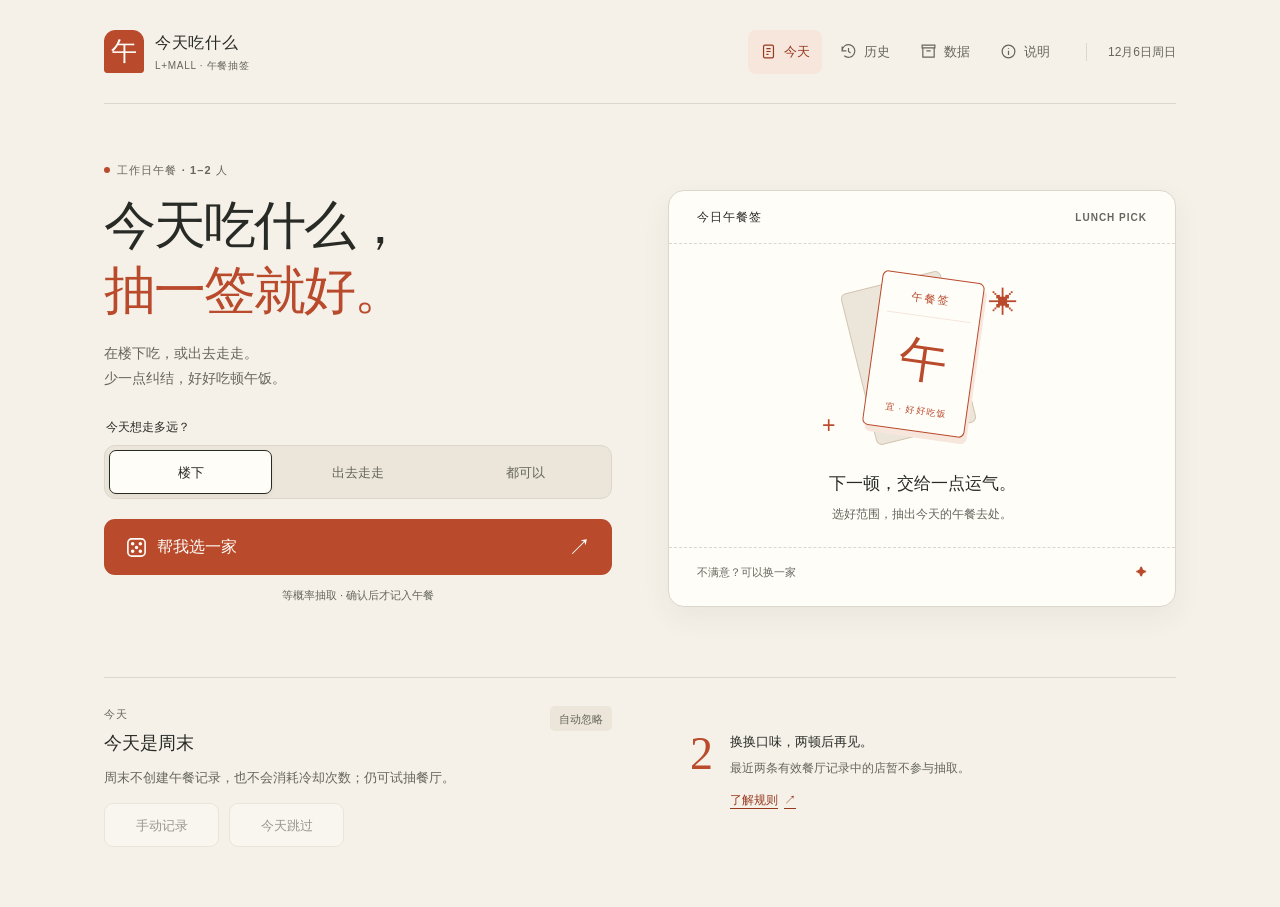
==== commit 27c05cd7: "Refresh lunch picker with warm ticket-card design" ====
--- a/index.html
+++ b/index.html
@@ -3,10 +3,10 @@
   <head>
     <meta charset="UTF-8">
     <meta name="viewport" content="width=device-width, initial-scale=1, viewport-fit=cover">
-    <meta name="theme-color" content="#f3efe5">
+    <meta name="theme-color" content="#f5f1e9">
     <meta name="description" content="陆家嘴中心 L+MALL 工作日午餐随机选择器">
     <title>今天吃什么</title>
-    <link rel="stylesheet" href="./styles.css?v=20260908-5">
+    <link rel="stylesheet" href="./styles.css?v=20260922-1">
   </head>
   <body>
     <div class="app-shell">
@@ -15,9 +15,27 @@
           <span class="brand-mark" aria-hidden="true">午</span>
           <span>
             <strong>今天吃什么</strong>
-            <small>陆家嘴中心午餐抽签</small>
+            <small>L+MALL · 午餐抽签</small>
           </span>
         </a>
+        <nav class="bottom-nav" aria-label="主导航">
+          <button class="nav-button is-active" type="button" data-view="today" aria-current="page">
+            <svg class="nav-icon" viewBox="0 0 24 24" fill="none" stroke="currentColor" stroke-width="1.7" aria-hidden="true"><rect x="5" y="3" width="14" height="18" rx="2"/><path d="M9 8h6M9 12h6M9 16h3"/></svg>
+            <span>今天</span>
+          </button>
+          <button class="nav-button" type="button" data-view="history">
+            <svg class="nav-icon" viewBox="0 0 24 24" fill="none" stroke="currentColor" stroke-width="1.7" aria-hidden="true"><path d="M3 11a9 9 0 1 1 3 7M3 5v6h6M12 7v5l3 2"/></svg>
+            <span>历史</span>
+          </button>
+          <button class="nav-button" type="button" data-view="data">
+            <svg class="nav-icon" viewBox="0 0 24 24" fill="none" stroke="currentColor" stroke-width="1.7" aria-hidden="true"><path d="M4 7h16v13H4zM3 3h18v4H3zM9 11h6"/></svg>
+            <span>数据</span>
+          </button>
+          <button class="nav-button" type="button" data-view="guide">
+            <svg class="nav-icon" viewBox="0 0 24 24" fill="none" stroke="currentColor" stroke-width="1.7" aria-hidden="true"><circle cx="12" cy="12" r="9"/><path d="M12 11v6M12 7v1"/></svg>
+            <span>说明</span>
+          </button>
+        </nav>
         <p id="header-date" class="header-date"></p>
       </header>
 
@@ -25,9 +43,9 @@
         <section id="view-today" class="view" aria-labelledby="today-title">
           <div class="today-grid">
             <div class="decision-panel">
-              <div class="eyebrow">工作日午餐 · 1–2 人</div>
-              <h1 id="today-title">少想一会儿，<br>把午饭交给运气。</h1>
-              <p class="lead">默认从泰康大厦楼下白名单等概率抽取；最近两顿吃过的店暂不参与。</p>
+              <div class="eyebrow"><span class="eyebrow-dot" aria-hidden="true"></span>工作日午餐 · 1–2 人</div>
+              <h1 id="today-title">今天吃什么，<br><em>抽一签就好。</em></h1>
+              <p class="lead">在楼下吃，或出去走走。<br>少一点纠结，好好吃顿午饭。</p>
 
               <fieldset class="scope-picker">
                 <legend>今天想走多远？</legend>
@@ -48,31 +66,48 @@
               </fieldset>
 
               <button id="draw-button" class="button button-primary button-large" type="button">
-                帮我选一家
+                <svg class="draw-icon" viewBox="0 0 24 24" fill="none" stroke="currentColor" stroke-width="1.7" aria-hidden="true"><rect x="3" y="3" width="18" height="18" rx="4"/><circle cx="8" cy="8" r="1" fill="currentColor"/><circle cx="16" cy="8" r="1" fill="currentColor"/><circle cx="12" cy="12" r="1" fill="currentColor"/><circle cx="8" cy="16" r="1" fill="currentColor"/><circle cx="16" cy="16" r="1" fill="currentColor"/></svg>
+                <span>帮我选一家</span><span class="button-arrow" aria-hidden="true">↗</span>
               </button>
+              <p class="draw-footnote">等概率抽取 · 确认后才记入午餐</p>
               <p id="draw-message" class="inline-message" role="status" aria-live="polite"></p>
             </div>
 
+            <div id="result-placeholder" class="result-placeholder">
+              <div class="ticket-heading"><span>今日午餐签</span><span aria-hidden="true">LUNCH PICK</span></div>
+              <div class="ticket-illustration" aria-hidden="true">
+                <span class="ticket-shadow"></span>
+                <span class="ticket-slip"><span>午餐签</span><strong>午</strong><small>宜 · 好好吃饭</small></span>
+                <span class="ticket-spark ticket-spark-one">✳</span>
+                <span class="ticket-spark ticket-spark-two">+</span>
+              </div>
+              <h2>下一顿，交给一点运气。</h2>
+              <p>选好范围，抽出今天的午餐去处。</p>
+              <div class="ticket-footer"><span>不满意？可以换一家</span><span aria-hidden="true">✦</span></div>
+            </div>
+
             <section id="result-section" class="result-section" hidden aria-labelledby="result-name">
-              <p class="eyebrow">抽到了</p>
               <div class="result-card">
-                <div class="result-topline">
-                  <span id="result-scope" class="badge"></span>
-                  <span id="result-price" class="result-price"></span>
-                </div>
-                <h2 id="result-name"></h2>
-                <p id="result-cuisine" class="result-cuisine"></p>
-                <dl class="result-details">
-                  <div>
-                    <dt>位置</dt>
-                    <dd id="result-location"></dd>
+                <div class="ticket-heading"><span>今日午餐签 · 抽到了</span><span aria-hidden="true">LUNCH PICK</span></div>
+                <div class="result-content">
+                  <div class="result-topline">
+                    <span id="result-scope" class="badge"></span>
+                    <span id="result-price" class="result-price"></span>
                   </div>
-                  <div id="result-walk-row" hidden>
-                    <dt>步行</dt>
-                    <dd id="result-walk"></dd>
-                  </div>
-                </dl>
-                <p id="result-dietary-notice" class="restaurant-pork-free" hidden></p>
+                  <h2 id="result-name"></h2>
+                  <p id="result-cuisine" class="result-cuisine"></p>
+                  <dl class="result-details">
+                    <div>
+                      <dt>位置</dt>
+                      <dd id="result-location"></dd>
+                    </div>
+                    <div id="result-walk-row" hidden>
+                      <dt>步行</dt>
+                      <dd id="result-walk"></dd>
+                    </div>
+                  </dl>
+                  <p id="result-dietary-notice" class="restaurant-pork-free" hidden></p>
+                </div>
                 <div class="result-actions">
                   <button id="confirm-button" class="button button-primary" type="button">就吃这家</button>
                   <button id="reroll-button" class="button button-secondary" type="button">换一家</button>
@@ -98,7 +133,7 @@
 
               <section class="rule-note" aria-label="当前规则">
                 <span class="rule-number">2</span>
-                <p><strong>两顿冷却</strong><br>最近两条有效餐厅记录中的店，默认概率为 0。</p>
+                <p><strong>换换口味，两顿后再见。</strong><br>最近两条有效餐厅记录中的店暂不参与抽取。<a href="#guide" data-nav="guide">了解规则 <span aria-hidden="true">↗</span></a></p>
               </section>
             </aside>
           </div>
@@ -108,7 +143,7 @@
           <div class="section-heading">
             <div>
               <p class="eyebrow">午餐记录</p>
-              <h1 id="history-title">吃过什么，一目了然。</h1>
+              <h1 id="history-title">每一顿，都有迹可循。</h1>
             </div>
             <button id="add-history-button" class="button button-primary" type="button">补记午餐</button>
           </div>
@@ -259,18 +294,12 @@
                 <button class="guide-filter-button" type="button" data-guide-scope="secondary" aria-pressed="false">附近</button>
               </div>
             </div>
-            <p class="directory-note">位置、价格与步行时间用于快速判断，均以到店时实际情况为准。第一版不展示餐厅或菜品图片，也不提供地图入口；有来源时仅提供公开资料入口。</p>
+            <p class="directory-note">位置、价格与步行时间仅供参考，营业和午餐供应以到店时实际情况为准。你可以通过各店的公开资料了解来源。</p>
             <div id="restaurant-directory" class="restaurant-directory"></div>
           </section>
         </section>
       </main>
 
-      <nav class="bottom-nav" aria-label="主导航">
-        <button class="nav-button is-active" type="button" data-view="today" aria-current="page">今天</button>
-        <button class="nav-button" type="button" data-view="history">历史</button>
-        <button class="nav-button" type="button" data-view="data">数据</button>
-        <button class="nav-button" type="button" data-view="guide">说明</button>
-      </nav>
     </div>
 
     <dialog id="record-dialog" class="record-dialog" aria-labelledby="record-dialog-title">
--- a/styles.css
+++ b/styles.css
@@ -1,1144 +1,314 @@
 :root {
   color-scheme: light;
-  --paper: #f3efe5;
-  --paper-deep: #e8e0d1;
+  --paper: #f5f1e9;
+  --paper-deep: #ece5d9;
   --surface: #fffdf8;
-  --ink: #18251f;
-  --ink-soft: #58645e;
-  --line: #d4ccbd;
-  --accent: #e9542c;
-  --accent-dark: #b93b1e;
-  --green: #294c3a;
-  --green-soft: #dce8df;
-  --danger: #9d2d28;
-  --shadow: 0 18px 50px rgba(24, 37, 31, 0.1);
-  --radius-large: 28px;
-  --radius-medium: 18px;
+  --ink: #282a25;
+  --ink-soft: #65665c;
+  --line: #dcd7cc;
+  --accent: #b94a2c;
+  --accent-dark: #97391f;
+  --accent-soft: #f6e6dc;
+  --danger: #a33124;
+  --shadow: 0 10px 30px rgb(48 40 28 / 6%);
+  --radius: 16px;
   --safe-bottom: env(safe-area-inset-bottom, 0px);
-  font-family: Inter, "PingFang SC", "Microsoft YaHei", system-ui, sans-serif;
+  font-family: -apple-system, BlinkMacSystemFont, "PingFang SC", "Microsoft YaHei", sans-serif;
   font-synthesis: none;
-}
-
-* {
-  box-sizing: border-box;
-}
-
-html {
-  scroll-behavior: smooth;
-}
-
-body {
-  margin: 0;
-  background: var(--paper);
-  color: var(--ink);
-}
-
-button,
-input,
-select {
-  font: inherit;
-}
-
-button,
-a,
-label {
-  -webkit-tap-highlight-color: transparent;
-}
-
-button:focus-visible,
-a:focus-visible,
-input:focus-visible,
-textarea:focus-visible,
-summary:focus-visible,
-select:focus-visible {
-  outline: 3px solid rgba(233, 84, 44, 0.35);
-  outline-offset: 3px;
-}
-
-[hidden] {
-  display: none !important;
-}
+  line-height: 1.5;
+}
+
+* { box-sizing: border-box; }
+html { scroll-behavior: smooth; }
+body { margin: 0; background: var(--paper); color: var(--ink); }
+button, input, select, textarea { font: inherit; }
+button, a, label { -webkit-tap-highlight-color: transparent; }
+button, a, input, textarea, select, summary { touch-action: manipulation; }
+button:focus-visible, a:focus-visible, input:focus-visible, textarea:focus-visible,
+summary:focus-visible, select:focus-visible {
+  outline: 3px solid var(--accent);
+  outline-offset: 4px;
+}
+[hidden] { display: none !important; }
+h1, h2, h3, p, dd, strong { overflow-wrap: anywhere; }
+h1, h2, h3 { margin: 0; }
+h1 { font-size: clamp(30px, 5vw, 48px); letter-spacing: -.04em; line-height: 1.3; }
+h2 { font-size: 20px; line-height: 1.45; }
+h3 { font-size: 17px; }
+a { color: var(--accent-dark); text-underline-offset: 4px; }
+svg { flex-shrink: 0; }
 
 .app-shell {
-  width: min(1120px, 100%);
+  width: min(1160px, 100%);
   min-height: 100vh;
   margin: 0 auto;
-  padding: 0 20px calc(94px + var(--safe-bottom));
-}
-
+  padding: 0 20px calc(108px + var(--safe-bottom));
+}
 .site-header {
   display: flex;
+  gap: 18px;
+  min-height: 88px;
   align-items: center;
   justify-content: space-between;
-  min-height: 82px;
   border-bottom: 1px solid var(--line);
 }
-
-.brand {
-  display: inline-flex;
-  gap: 11px;
-  align-items: center;
-  color: inherit;
-  text-decoration: none;
-}
-
+.brand { display: inline-flex; gap: 11px; align-items: center; color: inherit; text-decoration: none; }
 .brand-mark {
   display: grid;
-  width: 42px;
-  height: 42px;
+  width: 40px;
+  height: 43px;
   place-items: center;
-  border-radius: 13px;
-  background: var(--ink);
-  color: var(--paper);
-  font-family: "STKaiti", "KaiTi", serif;
-  font-size: 24px;
-}
-
-.brand strong,
-.brand small {
-  display: block;
-}
-
-.brand strong {
-  font-size: 16px;
-  letter-spacing: 0.02em;
-}
-
-.brand small {
-  margin-top: 2px;
-  color: var(--ink-soft);
-  font-size: 11px;
-}
-
-.header-date {
-  color: var(--ink-soft);
-  font-size: 13px;
-}
-
-.view {
-  min-width: 0;
-  padding: 42px 0 26px;
-}
-
-.today-grid {
-  display: grid;
-  gap: 28px;
-}
-
-.decision-panel {
-  min-width: 0;
-  padding: 8px 0;
-}
-
-.eyebrow {
-  margin: 0 0 10px;
-  color: var(--accent-dark);
-  font-size: 12px;
-  font-weight: 800;
-  letter-spacing: 0.14em;
-  text-transform: uppercase;
-}
-
-h1,
-h2,
-p {
-  overflow-wrap: anywhere;
-}
-
-h1 {
-  margin: 0;
-  font-family: "STKaiti", "KaiTi", "Songti SC", serif;
-  font-size: clamp(40px, 12vw, 74px);
-  font-weight: 700;
-  letter-spacing: -0.04em;
-  line-height: 1.06;
-}
-
-#today-title {
-  font-size: clamp(34px, 8vw, 68px);
-}
-
-h2 {
-  margin: 0;
-  font-size: 20px;
-}
-
-h3 {
-  margin: 0;
-}
-
-.lead {
-  max-width: 600px;
-  margin: 22px 0 28px;
-  color: var(--ink-soft);
-  font-size: 16px;
-  line-height: 1.75;
-}
-
-.lead.narrow {
-  max-width: 690px;
-}
-
-.scope-picker,
-.form-field {
-  min-inline-size: 0;
-  margin: 0 0 24px;
-  padding: 0;
-  border: 0;
-}
-
-.scope-picker legend,
-.form-field > span,
-.form-field legend {
-  display: block;
-  margin-bottom: 10px;
-  color: var(--ink-soft);
-  font-size: 13px;
-  font-weight: 700;
-}
-
-.segmented-control {
-  display: grid;
-  width: 100%;
-  min-width: 0;
-  grid-template-columns: repeat(3, 1fr);
-  gap: 5px;
-  padding: 5px;
-  border: 1px solid var(--line);
-  border-radius: 16px;
-  background: rgba(255, 253, 248, 0.7);
-}
-
-.segmented-control.two-options {
-  grid-template-columns: repeat(2, 1fr);
-}
-
-.segmented-control label {
-  position: relative;
-  min-width: 0;
-  cursor: pointer;
-}
-
-.segmented-control input {
-  position: absolute;
-  opacity: 0;
-}
-
-.segmented-control span {
-  display: block;
-  min-width: 0;
-  padding: 12px 8px;
-  border-radius: 11px;
-  color: var(--ink-soft);
-  font-size: 14px;
-  font-weight: 700;
-  text-align: center;
-  transition: background 160ms ease, color 160ms ease, transform 160ms ease;
-}
-
-.segmented-control input:checked + span {
-  background: var(--ink);
+  border: 1px solid var(--accent);
+  border-radius: 11px 11px 3px 3px;
+  background: var(--accent);
   color: var(--surface);
-  box-shadow: 0 5px 14px rgba(24, 37, 31, 0.16);
-}
-
-.segmented-control label:active span {
-  transform: scale(0.98);
-}
-
-.button {
-  display: inline-flex;
-  min-height: 44px;
-  align-items: center;
-  justify-content: center;
-  padding: 11px 17px;
-  border: 1px solid transparent;
-  border-radius: 13px;
-  cursor: pointer;
-  font-weight: 800;
-  text-decoration: none;
-  transition: transform 140ms ease, box-shadow 140ms ease, background 140ms ease;
-}
-
-.button:active {
-  transform: translateY(1px);
-}
-
-.button:disabled {
-  cursor: not-allowed;
-  opacity: 0.45;
-}
-
-.button-primary {
-  background: var(--accent);
-  color: #fff;
-  box-shadow: 0 9px 20px rgba(185, 59, 30, 0.2);
-}
-
-.button-primary:hover:not(:disabled) {
-  background: var(--accent-dark);
-}
-
-.button-secondary {
-  border-color: var(--ink);
-  background: transparent;
-  color: var(--ink);
-}
-
-.button-secondary:hover:not(:disabled),
-.button-quiet:hover:not(:disabled) {
-  background: var(--paper-deep);
-}
-
-.button-quiet {
-  border-color: var(--line);
-  background: transparent;
-  color: var(--ink);
-}
-
-.button-danger {
-  border-color: rgba(157, 45, 40, 0.35);
-  background: transparent;
-  color: var(--danger);
-}
-
-.button-large {
-  width: 100%;
-  min-height: 58px;
-  border-radius: 17px;
-  font-size: 17px;
-}
-
-.inline-message {
-  min-height: 1.5em;
-  margin: 12px 0 0;
-  color: var(--ink-soft);
-  font-size: 13px;
-  line-height: 1.5;
-}
-
-.today-side {
-  display: grid;
-  min-width: 0;
-  align-content: start;
-  gap: 14px;
-}
-
-.status-card,
-.data-card,
-.data-footnote {
-  border: 1px solid var(--line);
-  border-radius: var(--radius-medium);
-  background: rgba(255, 253, 248, 0.78);
-}
-
-.status-card,
-.data-card {
-  padding: 22px;
-}
-
-.status-card > p,
-.data-card > p,
-.data-footnote > p {
-  color: var(--ink-soft);
-  line-height: 1.65;
-}
-
-.card-heading,
-.result-topline,
-.section-heading,
-.dialog-heading {
-  display: flex;
-  align-items: flex-start;
-  justify-content: space-between;
-  gap: 16px;
-}
-
-.badge {
-  display: inline-flex;
-  min-height: 25px;
-  align-items: center;
-  padding: 3px 9px;
-  border-radius: 999px;
-  background: var(--green-soft);
-  color: var(--green);
-  font-size: 12px;
-  font-weight: 800;
-  white-space: nowrap;
-}
-
-.badge-muted {
-  background: var(--paper-deep);
-  color: var(--ink-soft);
-}
-
-.candidate-list {
-  display: grid;
-  gap: 8px;
-  max-height: 240px;
-  overflow-y: auto;
-  margin-bottom: 18px;
-}
-
-.candidate-button {
-  white-space: normal;
-  text-align: left;
-  overflow-wrap: anywhere;
-}
-
-.management-item {
-  padding: 16px 0;
-  border-top: 1px solid var(--line);
-  overflow-wrap: anywhere;
-}
-
-.management-item .button {
-  margin: 4px 4px 4px 0;
-}
-
-.check-field {
-  display: flex;
-  align-items: center;
-  gap: 10px;
-}
-
-.check-field input {
-  width: 20px;
-  height: 20px;
-}
-
-.form-field textarea {
-  width: 100%;
-  padding: 12px;
-  border: 1px solid var(--line);
-  border-radius: 10px;
-  font: inherit;
-  resize: vertical;
-}
-
-#view-data > .data-card {
-  margin-top: 20px;
-}
-
-.data-card summary {
-  cursor: pointer;
-  font-weight: 700;
-  font-size: 1.1rem;
-}
-
-.name-preview {
-  overflow-wrap: anywhere;
-}
-
-.compact-actions,
-.stacked-actions,
-.result-actions,
-.dialog-actions {
-  display: flex;
-  gap: 10px;
-}
-
-.compact-actions {
-  flex-wrap: wrap;
-  margin-top: 18px;
-}
-
-.rule-note {
-  display: flex;
-  gap: 16px;
-  align-items: center;
-  padding: 18px 21px;
-  border-radius: var(--radius-medium);
-  background: var(--green);
-  color: #f8f4e9;
-}
-
-.rule-note p {
-  margin: 0;
-  font-size: 13px;
-  line-height: 1.55;
-}
-
-.rule-number {
-  font-family: Georgia, serif;
-  font-size: 38px;
-  font-style: italic;
-  line-height: 1;
-}
-
-.result-section {
-  margin-top: 34px;
-  scroll-margin-bottom: calc(94px + var(--safe-bottom));
-  animation: reveal 260ms ease-out both;
-}
-
-.result-card {
-  position: relative;
-  isolation: isolate;
-  overflow: hidden;
-  padding: 28px;
-  border-radius: var(--radius-large);
-  background: var(--surface);
-  box-shadow: var(--shadow);
-}
-
-.result-card::after {
-  position: absolute;
-  z-index: -1;
-  right: -28px;
-  bottom: -55px;
-  width: 145px;
-  height: 145px;
-  border: 30px solid var(--paper-deep);
-  border-radius: 50%;
-  content: "";
-  pointer-events: none;
-}
-
-.result-price {
-  color: var(--ink-soft);
-  font-size: 13px;
-}
-
-.result-card h2 {
-  position: relative;
-  z-index: 1;
-  max-width: 760px;
-  margin-top: 24px;
-  font-family: "STKaiti", "KaiTi", "Songti SC", serif;
-  font-size: clamp(38px, 11vw, 62px);
-  line-height: 1.05;
-}
-
-.result-cuisine {
-  margin: 10px 0 24px;
-  color: var(--accent-dark);
-  font-weight: 800;
-}
-
-.result-details {
-  display: grid;
-  gap: 14px;
-  margin: 0 0 22px;
-}
-
-.result-details div {
-  display: grid;
-  grid-template-columns: 54px 1fr;
-  gap: 10px;
-}
-
-.result-details dt {
-  color: var(--ink-soft);
-  font-size: 13px;
-  font-weight: 700;
-}
-
-.result-details dd {
-  margin: 0;
-  line-height: 1.5;
-}
-
-.map-link {
-  position: relative;
-  z-index: 1;
-  color: var(--green);
-  font-weight: 800;
-  text-underline-offset: 4px;
-}
-
-.result-actions {
-  position: relative;
-  z-index: 1;
-  margin-top: 27px;
-}
-
-.result-actions .button {
-  flex: 1;
-  padding-inline: 8px;
-  white-space: nowrap;
-}
-
-.section-heading {
-  align-items: flex-end;
-  margin-bottom: 30px;
-}
-
-.section-heading h1 {
-  font-size: clamp(38px, 8vw, 62px);
-}
-
-.history-list {
-  display: grid;
-  gap: 12px;
-}
-
-.history-item {
-  display: grid;
-  grid-template-columns: 72px minmax(0, 1fr) auto;
-  gap: 14px;
-  align-items: center;
-  padding: 18px 20px;
-  border: 1px solid var(--line);
-  border-radius: 16px;
-  background: rgba(255, 253, 248, 0.72);
-}
-
-.history-date strong,
-.history-date small {
-  display: block;
-}
-
-.history-date strong {
-  font-family: Georgia, serif;
-  font-size: 22px;
-}
-
-.history-date small,
-.history-detail p {
-  color: var(--ink-soft);
-  font-size: 12px;
-}
-
-.history-detail h2,
-.history-detail p {
-  margin: 0;
-}
-
-.history-detail p {
-  margin-top: 4px;
-}
-
-.empty-state {
-  padding: 48px 22px;
-  border: 1px dashed var(--line);
-  border-radius: var(--radius-medium);
-  color: var(--ink-soft);
-  text-align: center;
-}
-
-.data-grid {
-  display: grid;
-  gap: 16px;
-}
-
-.stacked-actions {
-  flex-direction: column;
-  margin-top: 24px;
-}
-
-.file-button {
-  position: relative;
-  overflow: hidden;
-  cursor: pointer;
-}
-
-.file-button input {
-  position: absolute;
-  width: 1px;
-  height: 1px;
-  opacity: 0;
-}
-
-.data-footnote {
-  margin-top: 28px;
-  padding: 22px;
-}
-
-.data-footnote h2 {
-  font-size: 16px;
-}
-
-.guide-hero {
-  max-width: 820px;
-}
-
-.guide-section {
-  margin-top: 58px;
-}
-
-.guide-section-heading {
-  margin-bottom: 22px;
-}
-
-.guide-section-heading h2,
-.directory-heading h2 {
-  font-family: "STKaiti", "KaiTi", "Songti SC", serif;
-  font-size: clamp(30px, 7vw, 44px);
-  line-height: 1.1;
-}
-
-.mechanism-grid,
-.boundary-grid,
-.restaurant-directory {
-  display: grid;
-  gap: 14px;
-}
-
-.mechanism-card,
-.boundary-grid article,
-.restaurant-directory-card {
-  border: 1px solid var(--line);
-  background: rgba(255, 253, 248, 0.76);
-}
-
-.mechanism-card {
-  min-height: 215px;
-  padding: 22px;
-  border-radius: var(--radius-medium);
-}
-
-.mechanism-number {
-  display: block;
-  margin-bottom: 30px;
-  color: var(--accent);
-  font-family: Georgia, serif;
-  font-size: 28px;
-  font-style: italic;
-}
-
-.mechanism-card h3 {
-  font-size: 17px;
-}
-
-.mechanism-card p,
-.boundary-grid p,
-.directory-summary,
-.directory-note {
-  color: var(--ink-soft);
-  line-height: 1.65;
-}
-
-.mechanism-card p,
-.boundary-grid p {
-  margin: 10px 0 0;
-  font-size: 14px;
-}
-
-.boundary-grid article {
-  padding: 20px 22px;
-  border-radius: 15px;
-}
-
-.boundary-grid strong {
-  color: var(--green);
-  font-size: 14px;
-}
-
-.directory-heading {
-  display: flex;
-  align-items: end;
-  justify-content: space-between;
-  gap: 22px;
-  margin-bottom: 18px;
-}
-
-.directory-summary {
-  margin: 12px 0 0;
-  font-size: 14px;
-}
-
-.guide-filters {
-  display: grid;
-  flex: 0 0 auto;
-  grid-template-columns: repeat(3, 1fr);
-  gap: 4px;
-  padding: 4px;
-  border: 1px solid var(--line);
-  border-radius: 14px;
-  background: rgba(255, 253, 248, 0.72);
-}
-
-.guide-filter-button {
-  min-height: 40px;
-  padding: 7px 13px;
-  border: 0;
-  border-radius: 10px;
-  background: transparent;
-  color: var(--ink-soft);
-  cursor: pointer;
-  font-size: 13px;
-  font-weight: 800;
-}
-
-.guide-filter-button.is-active {
-  background: var(--ink);
-  color: var(--surface);
-}
-
-.directory-note {
-  margin: 0 0 22px;
-  padding: 15px 17px;
-  border-left: 3px solid var(--accent);
-  background: rgba(232, 224, 209, 0.58);
-  font-size: 13px;
-}
-
-.restaurant-directory-card {
-  display: flex;
-  min-width: 0;
-  flex-direction: column;
-  padding: 22px;
-  border-radius: var(--radius-medium);
-}
-
-.restaurant-directory-heading {
-  display: grid;
-  grid-template-columns: 48px minmax(0, 1fr);
-  gap: 14px;
-  align-items: start;
-}
-
-.restaurant-monogram {
-  display: grid;
-  width: 48px;
-  height: 48px;
-  place-items: center;
-  border-radius: 15px;
-  background: var(--green);
-  color: var(--surface);
-  font-family: "STKaiti", "KaiTi", serif;
-  font-size: 24px;
-  font-weight: 700;
-}
-
-.restaurant-title-group {
-  min-width: 0;
-}
-
-.restaurant-badges {
-  display: flex;
-  gap: 7px;
-  flex-wrap: wrap;
-  margin-bottom: 11px;
-}
-
-.restaurant-title-group h3 {
-  font-size: 19px;
-  line-height: 1.3;
-}
-
-.restaurant-cuisine {
-  margin: 5px 0 0;
-  color: var(--accent-dark);
-  font-size: 13px;
-  font-weight: 800;
-}
-
-.restaurant-directory-facts {
-  display: grid;
-  gap: 8px;
-  margin: 20px 0 0;
-  padding-top: 16px;
-  border-top: 1px solid var(--line);
-}
-
-.restaurant-directory-facts div {
-  display: grid;
-  grid-template-columns: 46px minmax(0, 1fr);
-  gap: 10px;
-}
-
-.restaurant-directory-facts dt {
-  color: var(--ink-soft);
-  font-size: 12px;
-  font-weight: 700;
-}
-
-.restaurant-directory-facts dd {
-  margin: 0;
-  font-size: 13px;
-  line-height: 1.5;
-}
-
-.restaurant-recommendation {
-  margin-top: 16px;
-  padding: 14px 15px;
-  border-radius: 13px;
-  background: var(--green-soft);
-}
-
-.restaurant-recommendation strong,
-.restaurant-recommendation p {
-  display: block;
-  margin: 0;
-}
-
-.restaurant-recommendation strong {
-  color: var(--green);
-  font-size: 12px;
-}
-
-.restaurant-recommendation p {
-  margin-top: 6px;
-  font-size: 13px;
-  line-height: 1.55;
-}
-
-.restaurant-pork-free {
-  margin: 14px 0 0;
-  color: var(--ink-soft);
-  font-size: 12px;
-  line-height: 1.55;
-}
-
-.restaurant-pork-free strong {
-  color: var(--ink);
-}
-
-.restaurant-directory-actions {
-  display: flex;
-  gap: 9px;
-  margin-top: auto;
-  padding-top: 20px;
-}
-
-.restaurant-directory-actions .button {
-  min-height: 42px;
-  flex: 1;
-  padding: 9px 12px;
-  font-size: 13px;
-}
-
-.bottom-nav {
-  position: fixed;
-  z-index: 20;
-  right: auto;
-  bottom: calc(10px + var(--safe-bottom));
-  left: 50%;
-  display: grid;
-  grid-template-columns: repeat(4, 1fr);
-  gap: 4px;
-  max-width: 430px;
-  width: calc(100% - 24px);
-  margin: 0;
-  padding: 5px;
-  border: 1px solid rgba(212, 204, 189, 0.9);
-  border-radius: 18px;
-  background: rgba(255, 253, 248, 0.94);
-  box-shadow: 0 14px 34px rgba(24, 37, 31, 0.18);
-  backdrop-filter: blur(14px);
-  transform: translateX(-50%);
-}
-
-.nav-button {
-  min-height: 46px;
-  border: 0;
-  border-radius: 13px;
-  background: transparent;
-  color: var(--ink-soft);
-  cursor: pointer;
-  font-weight: 800;
-}
-
-.nav-button.is-active {
-  background: var(--ink);
-  color: var(--surface);
-}
-
-.record-dialog {
-  width: min(560px, calc(100% - 28px));
-  max-height: calc(100vh - 40px);
-  padding: 0;
-  border: 0;
-  border-radius: 24px;
-  background: var(--surface);
-  color: var(--ink);
-  box-shadow: var(--shadow);
-}
-
-.record-dialog::backdrop {
-  background: rgba(24, 37, 31, 0.56);
-  backdrop-filter: blur(3px);
-}
-
-.record-dialog form {
-  padding: 25px;
-}
-
-.dialog-heading {
-  margin-bottom: 24px;
-}
-
-.icon-button {
-  display: grid;
-  width: 40px;
-  height: 40px;
-  place-items: center;
-  border: 1px solid var(--line);
-  border-radius: 50%;
-  background: transparent;
-  color: var(--ink);
-  cursor: pointer;
+  font-family: "Songti SC", "STSong", serif;
   font-size: 26px;
-  line-height: 1;
-}
-
-.form-field input[type="date"],
-.form-field input[type="text"],
-.form-field input[type="number"],
-.form-field textarea,
-.form-field select {
-  width: 100%;
-  min-height: 48px;
-  padding: 10px 12px;
-  border: 1px solid var(--line);
-  border-radius: 12px;
-  background: #fff;
-  color: var(--ink);
-}
-
-.form-error {
-  min-height: 1.4em;
-  margin: 0 0 10px;
-  color: var(--danger);
-  font-size: 13px;
-}
-
-.dialog-actions {
-  align-items: center;
-  flex-wrap: wrap;
-}
-
-.dialog-spacer {
-  flex: 1;
-}
-
-@keyframes reveal {
-  from {
-    opacity: 0;
-    transform: translateY(10px);
-  }
-  to {
-    opacity: 1;
-    transform: translateY(0);
-  }
-}
-
-@media (min-width: 760px) {
-  .app-shell {
-    padding-right: 34px;
-    padding-left: 34px;
-  }
-
-  .site-header {
-    min-height: 96px;
-  }
-
-  .view {
-    padding-top: 66px;
-  }
-
-  .scope-picker {
-    max-width: 520px;
-  }
-
-  .button-large {
-    width: auto;
-    min-width: 230px;
-    padding-right: 34px;
-    padding-left: 34px;
-  }
-
-  .result-card {
-    padding: 38px;
-  }
-
-  .result-details {
-    grid-template-columns: 1fr 1fr;
-  }
-
-  .data-grid {
-    grid-template-columns: repeat(2, 1fr);
-  }
-
-  .mechanism-grid,
-  .boundary-grid,
-  .restaurant-directory {
-    grid-template-columns: repeat(2, minmax(0, 1fr));
-  }
-}
-
-@media (min-width: 1024px) {
-  .today-grid {
-    grid-template-columns: minmax(0, 1.65fr) minmax(290px, 0.75fr);
-    gap: 54px;
-    align-items: end;
-  }
-
-  .decision-panel {
-    grid-column: 1;
-    grid-row: 1;
-    padding-top: 0;
-  }
-
-  .today-side {
-    grid-column: 2;
-    grid-row: 1;
-  }
-
-  .result-section {
-    grid-column: 1 / -1;
-    grid-row: 2;
-  }
+}
+.brand strong, .brand small { display: block; }
+.brand strong { font-size: 16px; font-weight: 750; letter-spacing: .04em; }
+.brand small { margin-top: 3px; color: var(--ink-soft); font-size: 10px; letter-spacing: .07em; }
+.header-date { margin: 0; color: var(--ink-soft); font-size: 12px; white-space: nowrap; font-variant-numeric: tabular-nums; }
+.view { min-width: 0; padding: 34px 0 24px; }
+.eyebrow { display: flex; align-items: center; gap: 7px; margin: 0 0 14px; color: var(--ink-soft); font-size: 11px; font-weight: 650; letter-spacing: .1em; }
+.eyebrow-dot { width: 6px; height: 6px; border-radius: 50%; background: var(--accent); }
+.lead { max-width: 630px; margin: 18px 0 26px; color: var(--ink-soft); font-size: 14px; line-height: 1.85; }
+.lead.narrow { max-width: 690px; }
+
+/* The draw controls and ticket keep the same position before and after a draw. */
+.today-grid { display: grid; gap: 24px; }
+.decision-panel { min-width: 0; }
+#today-title { font-size: clamp(34px, 8vw, 52px); font-weight: 730; line-height: 1.25; }
+#today-title em { color: var(--accent); font-style: normal; }
+.scope-picker, .form-field { min-inline-size: 0; margin: 0 0 20px; padding: 0; border: 0; }
+.scope-picker legend, .form-field > span, .form-field legend { display: block; margin-bottom: 9px; font-size: 12px; font-weight: 650; }
+.segmented-control { display: grid; grid-template-columns: repeat(3, minmax(0, 1fr)); gap: 4px; padding: 4px; border: 1px solid var(--line); border-radius: 11px; background: var(--paper-deep); }
+.segmented-control.two-options { grid-template-columns: repeat(2, minmax(0, 1fr)); }
+.segmented-control label { position: relative; min-width: 0; cursor: pointer; }
+.segmented-control input { position: absolute; width: 1px; height: 1px; opacity: 0; }
+.segmented-control span { display: flex; min-height: 44px; align-items: center; justify-content: center; padding: 9px 4px; border: 1px solid transparent; border-radius: 7px; color: var(--ink-soft); font-size: 13px; font-weight: 650; text-align: center; }
+.segmented-control input:checked + span { border-color: var(--ink); background: var(--surface); color: var(--ink); box-shadow: 0 2px 4px rgb(40 42 37 / 5%); }
+.segmented-control input:focus-visible + span { outline: 3px solid var(--accent); outline-offset: 2px; }
+.segmented-control input:disabled + span { cursor: not-allowed; opacity: .45; }
+.button { display: inline-flex; min-height: 44px; align-items: center; justify-content: center; gap: 9px; padding: 10px 16px; border: 1px solid transparent; border-radius: 9px; cursor: pointer; font-size: 14px; font-weight: 650; text-align: center; text-decoration: none; transition: background 140ms ease, border-color 140ms ease; }
+.button:disabled { cursor: not-allowed; opacity: .45; }
+.button-primary { background: var(--accent); color: #fffdf8; }
+.button-primary:hover:not(:disabled) { background: var(--accent-dark); }
+.button-secondary { border-color: var(--ink); background: transparent; color: var(--ink); }
+.button-quiet { border-color: var(--line); background: var(--surface); color: var(--ink); }
+.button-secondary:hover:not(:disabled), .button-quiet:hover:not(:disabled) { background: var(--paper-deep); }
+.button-danger { border-color: var(--danger); background: transparent; color: var(--danger); }
+.button-large { width: 100%; min-height: 56px; padding: 13px 20px; border-radius: 11px; font-size: 16px; }
+.draw-icon { width: 23px; height: 23px; }
+.button-arrow { margin-left: auto; font-size: 23px; font-weight: 400; line-height: 1; }
+.draw-footnote { margin: 12px 0 0; color: var(--ink-soft); font-size: 11px; text-align: center; }
+.inline-message { min-height: 1.5em; margin: 12px 0 0; color: var(--ink-soft); font-size: 13px; line-height: 1.6; }
+
+.result-placeholder, .result-card { min-width: 0; overflow: hidden; border: 1px solid var(--line); border-radius: var(--radius); background: var(--surface); box-shadow: var(--shadow); }
+.ticket-heading { display: flex; flex-wrap: wrap; gap: 8px; align-items: center; justify-content: space-between; padding: 17px 22px; border-bottom: 1px dashed var(--line); color: var(--ink-soft); font-size: 10px; font-weight: 650; letter-spacing: .1em; }
+.ticket-heading > :first-child { color: var(--ink); font-size: 12px; }
+.result-placeholder { text-align: center; }
+.ticket-illustration { position: relative; width: 204px; height: 178px; margin: 22px auto 16px; }
+.ticket-shadow, .ticket-slip { position: absolute; top: 4px; left: 52px; display: flex; width: 103px; height: 156px; flex-direction: column; align-items: center; border: 1px solid #d3c5b0; border-radius: 6px; }
+.ticket-shadow { background: var(--paper-deep); transform: translate(-15px, 4px) rotate(-14deg); }
+.ticket-slip { justify-content: space-between; padding: 13px 8px; border-color: var(--accent); background: var(--surface); color: var(--accent); transform: rotate(8deg); box-shadow: 3px 6px 0 var(--accent-soft); }
+.ticket-slip > span { width: 100%; padding-bottom: 9px; border-bottom: 1px solid var(--accent-soft); font-size: 11px; letter-spacing: .22em; }
+.ticket-slip strong { font-family: "Songti SC", "STSong", serif; font-size: 48px; font-weight: 400; line-height: 1; }
+.ticket-slip small { font-size: 9px; letter-spacing: .13em; }
+.ticket-spark { position: absolute; color: var(--accent); }
+.ticket-spark-one { top: 10px; right: 6px; font-size: 29px; }
+.ticket-spark-two { bottom: 8px; left: 2px; font-size: 23px; }
+.result-placeholder h2 { padding: 0 18px; font-size: 17px; }
+.result-placeholder > p { margin: 8px 18px 24px; color: var(--ink-soft); font-size: 12px; }
+.ticket-footer { display: flex; align-items: center; justify-content: space-between; padding: 16px 22px; border-top: 1px dashed var(--line); color: var(--ink-soft); font-size: 11px; }
+.ticket-footer > :last-child { color: var(--accent); }
+.result-section { min-width: 0; scroll-margin-block: 20px calc(108px + var(--safe-bottom)); animation: reveal 220ms ease-out both; }
+.result-card { display: flex; min-height: 100%; flex-direction: column; }
+.result-card > .ticket-heading { background: var(--accent-soft); }
+.result-content { padding: 24px 22px; }
+.result-topline { display: flex; flex-wrap: wrap; gap: 10px; align-items: center; justify-content: space-between; }
+.badge { display: inline-flex; min-height: 25px; align-items: center; padding: 3px 9px; border-radius: 5px; background: var(--accent-soft); color: var(--accent-dark); font-size: 11px; font-weight: 650; white-space: nowrap; }
+.badge-muted { background: var(--paper-deep); color: var(--ink-soft); }
+.result-price { color: var(--ink-soft); font-size: 12px; }
+.result-card h2 { margin: 19px 0 12px; font-family: "Songti SC", "STSong", "SimSun", serif; font-size: clamp(28px, 6vw, 39px); font-weight: 700; letter-spacing: -.03em; line-height: 1.3; }
+.result-cuisine { margin: 0 0 20px; color: var(--accent-dark); font-size: 13px; }
+.result-details { display: grid; gap: 12px; margin: 20px 0 0; padding-top: 18px; border-top: 1px solid var(--line); }
+.result-details div { display: grid; grid-template-columns: 38px minmax(0, 1fr); gap: 9px; }
+.result-details dt { color: var(--ink-soft); font-size: 12px; }
+.result-details dd { margin: 0; font-size: 14px; line-height: 1.65; }
+.result-actions { display: flex; gap: 10px; margin-top: auto; padding: 20px 22px; border-top: 1px dashed var(--line); }
+.result-actions .button { flex: 1; padding-inline: 8px; }
+.restaurant-pork-free { margin: 16px 0 0; padding: 11px 12px; border-radius: 7px; background: var(--paper); color: var(--ink-soft); font-size: 12px; line-height: 1.7; }
+.restaurant-pork-free strong { color: var(--ink); }
+
+.today-side { display: grid; min-width: 0; gap: 16px; }
+.status-card, .data-card { min-width: 0; padding: 22px; border: 1px solid var(--line); border-radius: var(--radius); background: var(--surface); }
+.card-heading, .section-heading, .dialog-heading { display: flex; align-items: flex-start; justify-content: space-between; gap: 16px; }
+.status-card .eyebrow { margin-bottom: 7px; }
+.status-card h2 { font-size: 18px; }
+.status-card > p, .data-card > p, .data-footnote > p { color: var(--ink-soft); font-size: 13px; line-height: 1.8; }
+.compact-actions, .stacked-actions, .dialog-actions { display: flex; gap: 10px; }
+.compact-actions { flex-wrap: wrap; margin-top: 17px; }
+.compact-actions .button { flex: 1; font-size: 13px; }
+.rule-note { display: flex; gap: 17px; align-items: flex-start; padding: 14px 5px; }
+.rule-number { color: var(--accent); font-family: Georgia, serif; font-size: 46px; line-height: 1; }
+.rule-note p { margin: 0; color: var(--ink-soft); font-size: 12px; line-height: 1.75; }
+.rule-note strong { display: inline-block; margin-bottom: 4px; color: var(--ink); font-size: 13px; font-weight: 650; }
+.rule-note a { display: flex; min-height: 44px; width: fit-content; align-items: center; gap: 6px; }
+
+.section-heading { align-items: flex-end; margin-bottom: 28px; }
+.section-heading .lead { margin-bottom: 0; }
+.history-list { display: grid; gap: 12px; }
+.history-item { display: grid; grid-template-columns: 62px minmax(0, 1fr) auto; gap: 16px; align-items: center; padding: 20px; border: 1px solid var(--line); border-radius: 12px; background: var(--surface); }
+.history-date { padding-right: 12px; border-right: 1px solid var(--line); }
+.history-date strong, .history-date small { display: block; }
+.history-date strong { font-family: Georgia, serif; font-size: 28px; font-weight: 400; line-height: 1.2; }
+.history-date small, .history-detail p { color: var(--ink-soft); font-size: 11px; }
+.history-date small { margin-top: 6px; }
+.history-detail h2 { font-size: 17px; }
+.history-detail p { margin: 5px 0 0; }
+.empty-state { padding: 46px 22px; border: 1px dashed var(--line); border-radius: var(--radius); color: var(--ink-soft); font-size: 14px; text-align: center; }
+.data-grid { display: grid; gap: 16px; }
+.data-card h2 { font-size: 18px; }
+.check-field { display: flex; min-height: 44px; align-items: center; gap: 10px; margin-top: 12px; font-size: 14px; cursor: pointer; }
+.check-field input { width: 20px; height: 20px; accent-color: var(--accent); }
+.stacked-actions { flex-wrap: wrap; margin-top: 20px; }
+.stacked-actions > * { flex: 1 1 180px; }
+.file-button { position: relative; cursor: pointer; }
+.file-button input { position: absolute; width: 1px; height: 1px; opacity: 0; }
+.file-button:has(input:focus-visible) { outline: 3px solid var(--accent); outline-offset: 4px; }
+.file-button:has(input:disabled) { cursor: not-allowed; opacity: .45; }
+#view-data > .data-card { margin-top: 20px; }
+.data-card summary { min-height: 44px; padding-block: 9px; cursor: pointer; font-size: 17px; font-weight: 650; }
+.data-card:has(> summary) { padding-block: 13px; }
+.data-footnote { margin-top: 28px; padding: 2px 0; }
+.data-footnote h2 { font-size: 15px; }
+.name-preview { overflow-wrap: anywhere; }
+.name-preview ul { padding-left: 24px; }
+.management-item { padding: 18px 0; border-top: 1px solid var(--line); overflow-wrap: anywhere; }
+.management-item:last-child { padding-bottom: 0; }
+.management-item p, #pending-list > p { color: var(--ink-soft); font-size: 13px; line-height: 1.7; }
+.management-item .button { margin: 4px 4px 4px 0; }
+.candidate-list { display: grid; gap: 8px; max-height: 240px; overflow-y: auto; margin-bottom: 18px; padding: 4px; }
+.candidate-button { justify-content: flex-start; white-space: normal; text-align: left; overflow-wrap: anywhere; }
+
+.guide-hero { max-width: 790px; }
+.guide-section { margin-top: 42px; }
+.guide-section-heading { margin-bottom: 18px; }
+.guide-section-heading .eyebrow, .directory-heading .eyebrow { margin-bottom: 8px; }
+.guide-section-heading h2, .directory-heading h2 { font-size: clamp(23px, 5vw, 29px); letter-spacing: -.02em; }
+.mechanism-grid, .boundary-grid, .restaurant-directory { display: grid; gap: 14px; }
+.mechanism-card, .boundary-grid article, .restaurant-directory-card { min-width: 0; padding: 22px; border: 1px solid var(--line); border-radius: 12px; background: var(--surface); }
+.mechanism-number { display: block; margin-bottom: 20px; color: var(--accent); font-family: Georgia, serif; font-size: 27px; }
+.mechanism-card h3 { font-size: 16px; }
+.mechanism-card p, .boundary-grid p, .directory-summary, .directory-note { color: var(--ink-soft); line-height: 1.8; }
+.mechanism-card p, .boundary-grid p { margin: 10px 0 0; font-size: 13px; }
+.boundary-grid strong { font-size: 14px; }
+.directory-heading { display: flex; align-items: end; justify-content: space-between; gap: 22px; margin-bottom: 18px; }
+.directory-summary { margin: 12px 0 0; font-size: 13px; }
+.guide-filters { display: grid; flex: 0 0 auto; grid-template-columns: repeat(3, 1fr); gap: 4px; padding: 4px; border: 1px solid var(--line); border-radius: 11px; background: var(--paper-deep); }
+.guide-filter-button { min-height: 44px; padding: 9px 14px; border: 0; border-radius: 7px; background: transparent; color: var(--ink-soft); cursor: pointer; font-size: 13px; font-weight: 650; }
+.guide-filter-button.is-active { background: var(--ink); color: var(--surface); }
+.directory-note { margin: 0 0 22px; padding: 14px 16px; border-left: 2px solid var(--accent); background: var(--paper-deep); font-size: 12px; }
+.restaurant-directory-card { display: flex; flex-direction: column; }
+.restaurant-directory-heading { display: grid; grid-template-columns: 42px minmax(0, 1fr); gap: 12px; align-items: start; }
+.restaurant-monogram { display: grid; width: 42px; height: 46px; place-items: center; border: 1px solid var(--line); border-radius: 8px 8px 2px 2px; background: var(--paper); color: var(--ink); font-family: "Songti SC", "STSong", serif; font-size: 23px; }
+.restaurant-title-group { min-width: 0; }
+.restaurant-badges { display: flex; gap: 7px; flex-wrap: wrap; margin-bottom: 9px; }
+.restaurant-title-group h3 { font-size: 18px; line-height: 1.5; }
+.restaurant-cuisine { margin: 5px 0 0; color: var(--accent-dark); font-size: 12px; }
+.restaurant-directory-facts { display: grid; gap: 8px; margin: 20px 0 0; padding-top: 16px; border-top: 1px solid var(--line); }
+.restaurant-directory-facts div { display: grid; grid-template-columns: 35px minmax(0, 1fr); gap: 10px; }
+.restaurant-directory-facts dt { color: var(--ink-soft); font-size: 12px; }
+.restaurant-directory-facts dd { margin: 0; font-size: 13px; line-height: 1.7; }
+.restaurant-directory-actions { display: flex; gap: 9px; margin-top: auto; padding-top: 18px; }
+.restaurant-directory-actions .button { min-height: 44px; padding: 9px 12px; font-size: 12px; }
+
+.bottom-nav { position: fixed; z-index: 20; bottom: calc(12px + var(--safe-bottom)); left: 50%; display: grid; grid-template-columns: repeat(4, minmax(0, 1fr)); gap: 4px; width: min(430px, calc(100% - 24px)); padding: 5px; border: 1px solid var(--line); border-radius: 16px; background: var(--surface); box-shadow: 0 5px 28px rgb(40 42 37 / 12%); transform: translateX(-50%); }
+.nav-button { display: flex; min-height: 56px; align-items: center; justify-content: center; flex-direction: column; gap: 3px; padding: 6px; border: 0; border-radius: 11px; background: transparent; color: var(--ink-soft); cursor: pointer; font-size: 11px; font-weight: 650; }
+.nav-icon { width: 20px; height: 20px; }
+.nav-button.is-active { background: var(--accent-soft); color: var(--accent-dark); }
+.nav-button:hover:not(.is-active) { background: var(--paper); }
+
+.record-dialog { width: min(560px, calc(100% - 28px)); max-height: calc(100vh - 40px); max-height: calc(100dvh - 40px); padding: 0; border: 1px solid var(--line); border-radius: 18px; background: var(--surface); color: var(--ink); box-shadow: 0 18px 55px rgb(0 0 0 / 14%); }
+.record-dialog::backdrop { background: rgb(40 42 37 / 48%); }
+.record-dialog form { padding: 24px; }
+.dialog-heading { margin-bottom: 24px; }
+.dialog-heading .eyebrow { margin-bottom: 7px; }
+.icon-button { display: grid; flex: 0 0 44px; width: 44px; height: 44px; place-items: center; border: 1px solid var(--line); border-radius: 50%; background: transparent; color: var(--ink); cursor: pointer; font-size: 26px; line-height: 1; }
+.form-field { display: block; }
+.form-field input[type="date"], .form-field input[type="text"], .form-field input[type="number"], .form-field textarea, .form-field select { display: block; width: 100%; min-width: 0; min-height: 48px; padding: 10px 12px; border: 1px solid #918e83; border-radius: 9px; background: var(--surface); color: var(--ink); font-size: 16px; }
+.form-field textarea { resize: vertical; }
+.form-error { min-height: 1.4em; margin: 0 0 10px; color: var(--danger); font-size: 13px; }
+.dialog-actions { align-items: center; flex-wrap: wrap; }
+.dialog-spacer { flex: 1; }
+
+@keyframes reveal { from { opacity: 0; transform: translateY(5px); } to { opacity: 1; transform: translateY(0); } }
+
+@media (min-width: 640px) {
+  .app-shell { padding-inline: 32px; }
+  .view { padding-top: 42px; }
+  .today-grid { max-width: 650px; margin-inline: auto; }
+  .decision-panel .lead { margin-bottom: 26px; }
+  .result-content { padding: 28px; }
+  .ticket-heading, .ticket-footer, .result-actions { padding-inline: 28px; }
+  .today-side { grid-template-columns: minmax(0, 1.25fr) minmax(0, 1fr); align-items: center; gap: 24px; }
+  .data-grid, .mechanism-grid, .boundary-grid, .restaurant-directory { grid-template-columns: repeat(2, minmax(0, 1fr)); }
+}
+
+@media (min-width: 960px) {
+  .app-shell { padding: 0 44px 36px; }
+  .site-header { min-height: 104px; gap: 24px; }
+  .bottom-nav { position: static; width: auto; margin-left: auto; padding: 0; gap: 6px; border: 0; border-radius: 0; background: transparent; box-shadow: none; transform: none; }
+  .nav-button { min-width: 64px; min-height: 44px; flex-direction: row; gap: 7px; padding: 9px 12px; border-radius: 8px; font-size: 13px; }
+  .nav-icon { width: 17px; height: 17px; }
+  .header-date { padding-left: 21px; border-left: 1px solid var(--line); }
+  .view { padding-top: 48px; }
+  .today-grid { max-width: none; grid-template-columns: minmax(0, 1fr) minmax(0, 1fr); column-gap: 56px; row-gap: 32px; align-items: center; }
+  .decision-panel { grid-column: 1; grid-row: 1; padding: 10px 0; }
+  .result-placeholder, .result-section { grid-column: 2; grid-row: 1; }
+  .result-section { align-self: stretch; scroll-margin-block: 24px; }
+  .result-placeholder { min-height: 417px; }
+  .ticket-illustration { margin-top: 28px; margin-bottom: 22px; }
+  .today-side { grid-column: 1 / -1; grid-template-columns: minmax(0, 1fr) minmax(0, 1fr); gap: 56px; padding-top: 28px; border-top: 1px solid var(--line); }
+  .status-card { position: relative; padding: 0; border: 0; border-radius: 0; background: transparent; }
+  .status-card > p { margin: 10px 0 0; }
+  .status-card .compact-actions { margin-top: 14px; }
+  .compact-actions .button { flex: initial; min-width: 115px; }
+  .rule-note { padding: 0 22px; }
+  .mechanism-grid { grid-template-columns: repeat(4, minmax(0, 1fr)); }
+  .mechanism-card { padding: 20px; }
 }
 
 @media (max-width: 520px) {
-  .header-date {
-    display: none;
-  }
-
-  .section-heading {
-    align-items: stretch;
-    flex-direction: column;
-  }
-
-  .section-heading > .button {
-    align-self: flex-start;
-  }
-
-  .history-item {
-    grid-template-columns: 62px minmax(0, 1fr);
-  }
-
-  .history-item > .button {
-    grid-column: 2;
-    justify-self: start;
-  }
-
-  .dialog-actions .button {
-    flex: 1;
-  }
-
-  .dialog-actions .button-danger {
-    flex-basis: 100%;
-  }
-
-  .dialog-spacer {
-    display: none;
-  }
-
-  .directory-heading {
-    align-items: stretch;
-    flex-direction: column;
-  }
-
-  .guide-filters {
-    width: 100%;
-  }
+  .header-date { font-size: 10px; }
+  .section-heading { align-items: stretch; flex-direction: column; }
+  .section-heading > .button { align-self: flex-start; }
+  .history-item { grid-template-columns: 50px minmax(0, 1fr); gap: 12px; padding: 18px; }
+  .history-item > .button { grid-column: 2; justify-self: start; }
+  .directory-heading { align-items: stretch; flex-direction: column; }
+  .guide-filters { width: 100%; }
+  .dialog-actions .button { flex: 1; }
+  .dialog-actions .button-danger { flex-basis: 100%; }
+  .dialog-spacer { display: none; }
+}
+
+@media (max-width: 359px) {
+  .app-shell { padding-inline: 16px; }
+  .site-header { gap: 10px; }
+  .brand { gap: 8px; }
+  .brand strong { font-size: 14px; }
+  .brand small { font-size: 9px; }
+  .header-date { max-width: 64px; white-space: normal; text-align: right; }
+  .view { padding-top: 28px; }
+  #today-title { font-size: 31px; }
+  .result-content, .status-card, .data-card, .restaurant-directory-card { padding: 18px; }
+  .ticket-heading, .ticket-footer, .result-actions { padding-inline: 18px; }
+  .record-dialog form { padding: 18px; }
+  .card-heading { gap: 8px; }
 }
 
 @media (prefers-reduced-motion: reduce) {
-  html {
-    scroll-behavior: auto;
-  }
-
-  *,
-  *::before,
-  *::after {
-    scroll-behavior: auto !important;
-    transition-duration: 0.01ms !important;
-    animation-duration: 0.01ms !important;
-    animation-iteration-count: 1 !important;
-  }
-}
+  html { scroll-behavior: auto; }
+  *, *::before, *::after { scroll-behavior: auto !important; transition: none !important; animation: none !important; }
+}
